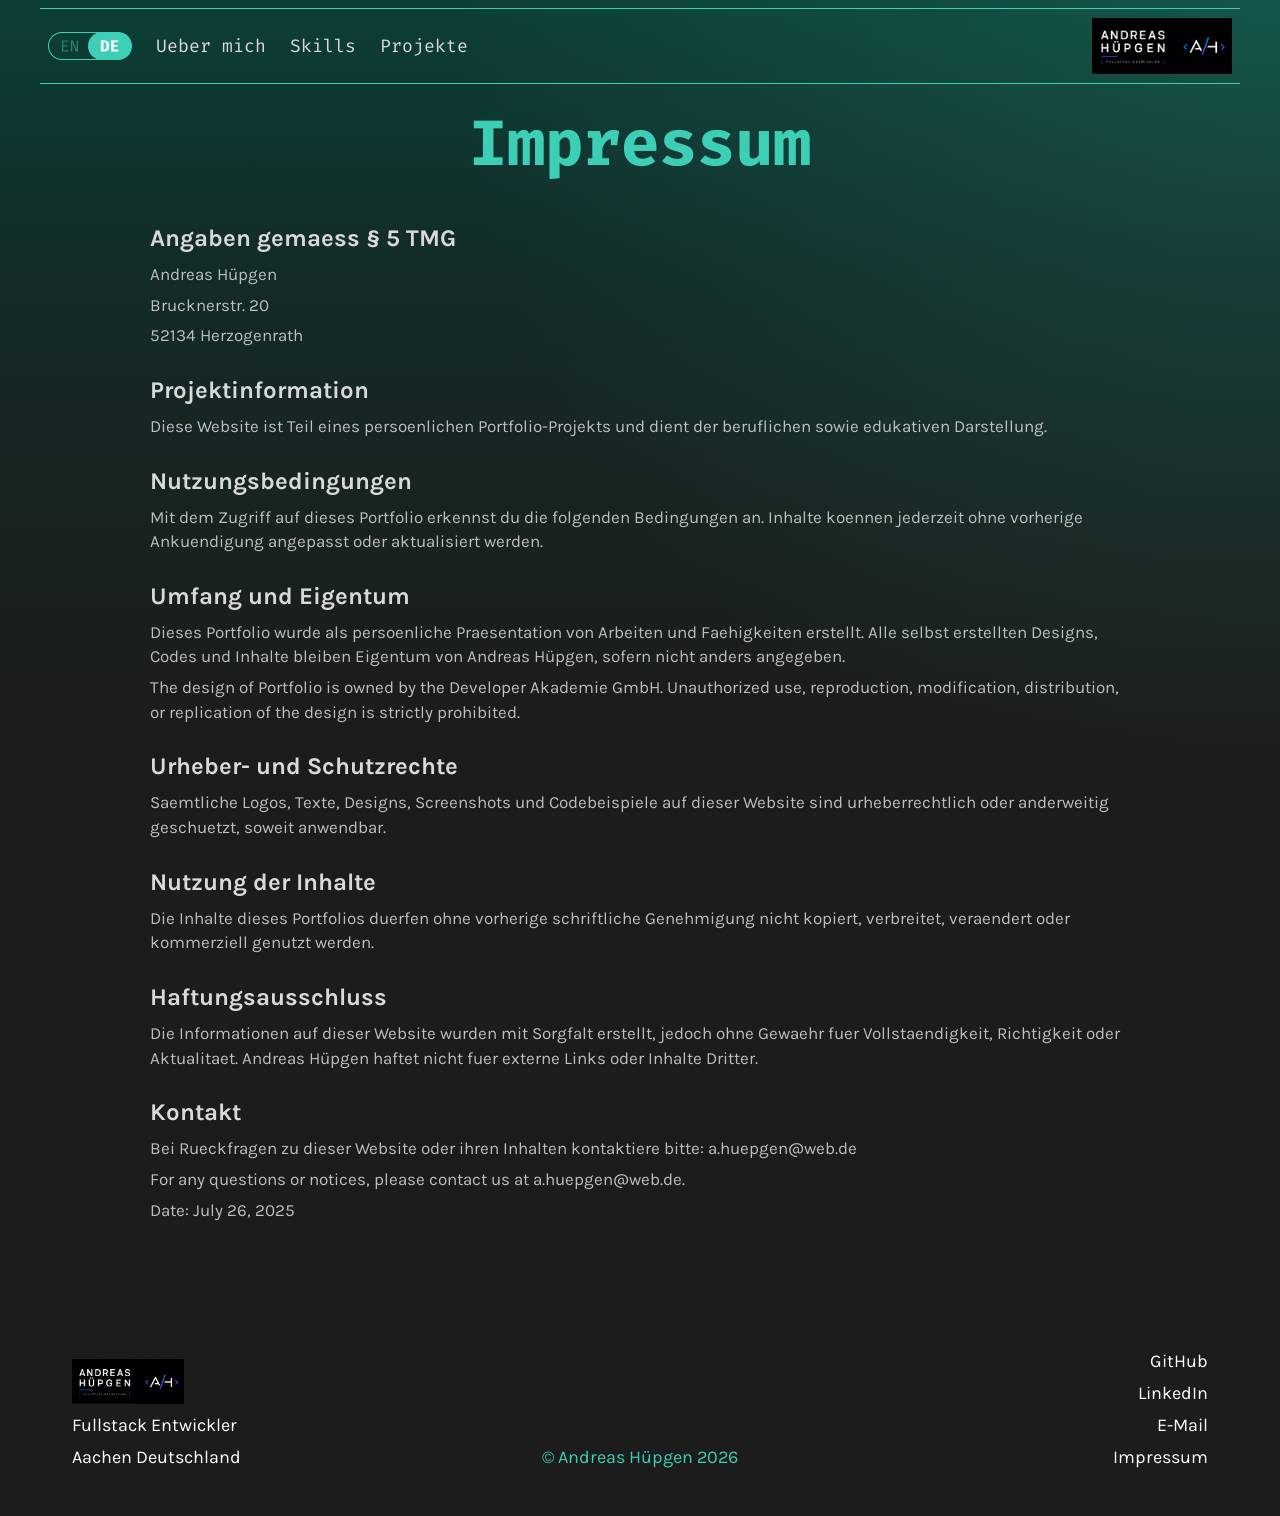
==== legal-notice.html @ 190c9690 "created modal and added live-testing-features" ====
<!DOCTYPE html>
<html lang="en">
<head>
    <meta charset="UTF-8">
    <meta name="viewport" content="width=device-width, initial-scale=1.0">
    <title>Andreas Hüpgen | Legal Notice</title>
    <link rel="preconnect" href="https://fonts.googleapis.com">
    <link rel="preconnect" href="https://fonts.gstatic.com" crossorigin>
    <link href="https://fonts.googleapis.com/css2?family=Fira+Code:wght@400;500;600;700&family=Karla:wght@400;500;700&display=swap" rel="stylesheet">
    <link rel="stylesheet" href="./styles/base.css">
    <link rel="stylesheet" href="./styles/footer.css">
    <link rel="stylesheet" href="./styles/legal.css">
    <link rel="stylesheet" href="./styles/responsive.css">
</head>
<body class="legal-page">
    <header class="legal-header content">
        <div class="legal-nav">
            <div class="lang-switch">
                <input type="checkbox" id="language-toggle" aria-label="Toggle language between English and German">
                <label for="language-toggle"></label>
            </div>
            <nav class="legal-links" aria-label="Primary">
                <a id="nav-about" href="./index.html#about">About me</a>
                <a id="nav-skills" href="./index.html#skills">Skills</a>
                <a id="nav-projects" href="./index.html#projects">Projects</a>
            </nav>
            <a href="./index.html" class="legal-home-link" aria-label="Back to homepage">
                <img src="./assets/logo/logo.PNG" alt="Logo" class="legal-logo">
            </a>
        </div>
    </header>

    <main class="legal-main content">
        <section class="legal-card">
            <h1 class="legal-title" id="legal-title">Legal Notice</h1>

            <div class="legal-block">
                <h2 id="legal-imprint-title">Imprint</h2>
                <p id="legal-imprint-names">Andreas Hüpgen</p>
                <p id="legal-imprint-address">Brucknerstr. 20</p>
                <p id="legal-imprint-city">52134 Herzogenrath</p>
            </div>

            <div class="legal-block">
                <h2 id="legal-project-title">Project Information</h2>
                <p id="legal-project-text">This website is part of a personal portfolio project and is presented for professional and educational purposes.</p>
            </div>

            <div class="legal-block">
                <h2 id="legal-terms-title">Acceptance of Terms</h2>
                <p id="legal-terms-text">By accessing and using Portfolio (Product), you acknowledge and agree to the following terms and conditions, and any policies, guidelines, or amendments thereto that may be presented to you from time to time. We, the listed students, may update or change the terms and conditions from time to time without notice.</p>
            </div>

            <div class="legal-block">
                <h2 id="legal-scope-title">Scope and Ownership of the Product</h2>
                <p id="legal-scope-text">Portfolio has been developed as part of a student group project in a web development bootcamp at the Developer Akademie GmbH. It has an educational purpose and is not intended for extensive personal &amp; business usage. As such, we cannot guarantee consistent availability, reliability, accuracy, or any other aspect of quality regarding this Product.</p>
                <p>The design of Portfolio is owned by the Developer Akademie GmbH. Unauthorized use, reproduction, modification, distribution, or replication of the design is strictly prohibited.</p>
            </div>

            <div class="legal-block">
                <h2 id="legal-rights-title">Proprietary Rights</h2>
                <p id="legal-rights-text">Aside from the design owned by Developer Akademie GmbH, we, the listed students, retain all proprietary rights in Portfolio, including any associated copyrighted material, trademarks, and other proprietary information.</p>
            </div>

            <div class="legal-block">
                <h2 id="legal-use-title">Use of the Product</h2>
                <p id="legal-use-text">Portfolio is intended to be used for lawful purposes only, in accordance with all applicable laws and regulations. Any use of Portfolio for illegal activities, or to harass, harm, threaten, or intimidate another person, is strictly prohibited. You are solely responsible for your interactions with other users of Portfolio.</p>
            </div>

            <div class="legal-block">
                <h2 id="legal-disclaimer-title">Disclaimer and Limitation of Liability</h2>
                <p id="legal-disclaimer-text">Portfolio is provided "as is" without warranty of any kind, whether express or implied, including but not limited to the implied warranties of merchantability, fitness for a particular purpose, and non-infringement. In no event will we, the listed students, or the Developer Akademie, be liable for any direct, indirect, incidental, special, consequential or exemplary damages, including but not limited to, damages for loss of profits, goodwill, use, data, or other intangible losses, even if we have been advised of the possibility of such damages, arising out of or in connection with the use or performance of Portfolio.</p>
            </div>

            <div class="legal-block">
                <h2 id="legal-indemnity-title">Indemnity</h2>
                <p id="legal-indemnity-text">You agree to indemnify, defend and hold harmless us, the listed students, the Developer Akademie, and our affiliates, partners, officers, directors, agents, and employees, from and against any claim, demand, loss, damage, cost, or liability (including reasonable legal fees) arising out of or relating to your use of Portfolio and/or your breach of this Legal Notice.</p>
                <p>For any questions or notices, please contact us at a.huepgen@web.de.</p>
                <p>Date: July 26, 2025</p>
            </div>
        </section>
    </main>

    <footer class="site-footer content">
        <div class="footer-wrapper">
            <div class="footer-brand">
                <img src="./assets/logo/logo.PNG" alt="Logo" class="footer-logo">
                <p class="footer-role" id="footer-role">Fullstack Developer</p>
                <p class="footer-location" id="footer-location">Aachen Germany</p>
            </div>

            <p class="footer-copy" id="footer-copy">© Andreas Hüpgen 2026</p>

            <nav class="footer-nav" aria-label="Footer links">
                <a href="https://github.com/Hueppi92" target="_blank" rel="noopener noreferrer" id="footer-github">GitHub</a>
                <a href="https://www.linkedin.com/in/andreas-h%C3%BCpgen-b54b42249/" target="_blank" rel="noopener noreferrer" id="footer-linkedin">LinkedIn</a>
                <a href="mailto:a.huepgen@web.de" id="footer-email">Email</a>
                <a href="./legal-notice.html" id="footer-legal">Legal Notice</a>
            </nav>
        </div>
    </footer>

    <script src="./js/data/de.js"></script>
    <script src="./js/data/en.js"></script>
    <script src="./js/features/language.js"></script>
    <script src="./js/main.js"></script>
</body>
</html>
---- styles/base.css ----
html {
  font-family: "Fira Code", monospace, "Karla", sans-serif;
  margin: 0;
  padding: 0;
}

body {
  margin: 0;
  background-color: #1c1c1c;
}

.content {
  max-width: 1440px;
  margin: 0 auto;
}

button {
  border-radius: 100px;
  border: 1px solid white;
  padding: 13px 24px;
  color: white;
  background: transparent;
}

.cursor-glow {
  position: fixed;
  top: 0;
  left: 0;
  width: 400px;
  height: 400px;
  border-radius: 50%;
  background: radial-gradient(
    circle,
    rgba(61, 207, 182, 0.15) 0%,
    transparent 70%
  );
  pointer-events: none;
  transform: translate(-50%, -50%);
  z-index: 9999;
  will-change: transform;
}
---- styles/footer.css ----
.site-footer {
  padding: 24px 72px 48px;
  box-sizing: border-box;
}

.footer-wrapper {
 
  padding-top: 28px;
  display: grid;
  grid-template-columns: minmax(0, 1fr) auto minmax(0, 1fr);
  align-items: end;
  gap: 24px;
}

.footer-brand {
  display: flex;
  flex-direction: column;
  align-items: flex-start;
  gap: 10px;
}

.footer-logo {
  width: 112px;
  height: auto;
}

.footer-role,
.footer-location,
.footer-copy,
.footer-nav a {
  margin: 0;
  color: #ffffff;
  font-family: "Karla", sans-serif;
  font-size: 18px;
  font-weight: 400;
  text-decoration: none;
}

.footer-copy {
  color: #3dcfb6;
  text-align: center;
  justify-self: center;
}

.footer-nav {
  display: flex;
  flex-direction: column;
  align-items: flex-end;
  gap: 10px;
}

.footer-nav a:hover {
  color: #3dcfb6;
}
---- styles/legal.css ----
body.legal-page {
  min-height: 100vh;
  background:
    radial-gradient(circle at top right, rgba(61, 207, 182, 0.16), transparent 42%),
    linear-gradient(180deg, #0c3f37 0%, #132b28 18%, #1c1c1c 48%);
}

.legal-header {
  padding: 8px 40px 0;
  box-sizing: border-box;
}

.legal-nav {
  min-height: 74px;
  display: grid;
  grid-template-columns: auto 1fr auto;
  align-items: center;
  gap: 24px;
  padding: 0 8px;
  border-top: 1px solid #3dcfb6;
  border-bottom: 1px solid #3dcfb6;
}

.lang-switch {
  display: inline-flex;
  background: transparent;
  align-items: center;
}

.lang-switch input {
  position: absolute;
  opacity: 0;
  pointer-events: none;
}

.lang-switch label {
  cursor: pointer;
  width: 84px;
  height: 28px;
  background-size: contain;
  background-repeat: no-repeat;
  background-position: center;
  transition: background-image 0.2s ease;
  background-image: url("../assets/icon/EN.png");
}

#language-toggle:not(:checked) + label:hover {
  background-image: url("../assets/icon/EN_hover.png");
}

#language-toggle:checked + label {
  background-image: url("../assets/icon/DE.png");
}

#language-toggle:checked + label:hover {
  background-image: url("../assets/icon/DE_hover.png");
}

.legal-links {
  display: flex;
  align-items: center;
  gap: 24px;
}

.legal-links a {
  color: #d9d9d9;
  text-decoration: none;
  font-family: "Fira Code", monospace;
  font-size: 18px;
}

.legal-links a:hover {
  color: #3dcfb6;
}

.legal-home-link {
  display: inline-flex;
}

.legal-logo {
  width: 140px;
  height: auto;
}

.legal-main {
  padding: 28px 40px 0;
  box-sizing: border-box;
}

.legal-card {
  max-width: 980px;
  margin: 0 auto;
  padding: 0 0 48px;
}

.legal-title {
  margin: 0 0 48px;
  color: #3dcfb6;
  text-align: center;
  font-family: "Fira Code", monospace;
  font-size: 64px;
  line-height: 1;
}

.legal-block {
  margin-bottom: 28px;
}

.legal-block h2 {
  margin: 0 0 10px;
  color: #d9d9d9;
  font-family: "Karla", sans-serif;
  font-size: 24px;
  font-weight: 700;
}

.legal-block p {
  margin: 0 0 6px;
  color: rgba(217, 217, 217, 0.86);
  font-family: "Karla", sans-serif;
  font-size: 17px;
  line-height: 1.45;
}
---- styles/responsive.css ----
@media (max-width: 1200px) {
  .legal-header {
    padding: 8px 40px 0;
  }

  .legal-nav {
    grid-template-columns: 1fr;
    justify-items: start;
    padding: 16px 8px;
  }

  .legal-links {
    flex-wrap: wrap;
    gap: 16px;
  }

  .legal-main {
    padding: 28px 40px 0;
  }

  .legal-title {
    font-size: 52px;
  }

  .about {
    padding: 80px 40px;
  }

  .about-wrapper {
    grid-template-columns: minmax(320px, 620px);
    gap: 40px;
    justify-content: start;
    min-height: auto;
  }

  .about-image-frame {
    width: 100%;
  }

  .about-image {
    width: 100%;
  }

  .about-kicker {
    font-size: 32px;
  }

  .about-text {
    width: 100%;
    min-height: auto;
    margin-top: 0;
  }

  .about-card {
    width: 100%;
    min-height: auto;
  }

  .about-card h2 {
    font-size: 62px;
    line-height: 1.1;
  }

  .about-card p,
  .about-list li {
    font-size: 17px;
  }

  .skills {
    padding: 80px 40px;
  }

  .skills-wrapper {
    grid-template-columns: 1fr;
    row-gap: 56px;
  }

  .skills-card {
    width: 100%;
  }

  .skills-grid {
    grid-template-columns: repeat(3, minmax(96px, 1fr));
    padding-top: 0;
  }

  .project-section {
    padding: 80px 40px;
  }

  .project-header p {
    font-size: 20px;
  }

  .project-section h2 {
    font-size: 56px;
  }

  .projects-description {
    font-size: 18px;
  }

  .project-item {
    grid-template-columns: minmax(0, 1fr) auto;
    gap: 24px;
  }

  .project-name {
    font-size: 32px;
  }

  .project-stack {
    font-size: 14px;
  }

  .project-row-preview {
    width: 280px;
    height: 200px;
    left: calc(100% + 24px);
  }

  .references {
    padding: 80px 40px;
  }

  .contact {
    padding: 80px 40px;
  }

  .site-footer {
    padding: 24px 40px 40px;
  }

  .footer-wrapper {
    grid-template-columns: 1fr;
    gap: 20px;
    justify-items: start;
  }

  .footer-copy,
  .footer-nav {
    justify-self: start;
    text-align: left;
    align-items: flex-start;
  }

  .contact-wrapper {
    grid-template-columns: 1fr;
    gap: 52px;
  }

  .contact-title {
    font-size: 64px;
  }

  .contact-subtitle,
  .contact-field label {
    font-size: 30px;
  }

  .contact-description,
  .contact-note,
  .contact-field input,
  .contact-field textarea {
    font-size: 20px;
  }

  .contact-submit {
    font-size: 24px;
  }

  .reference-card.is-side {
    display: none;
  }

  .reference-card.is-active {
    width: 100%;
  }
}

@media (max-width: 900px) {
  .legal-header,
  .legal-main {
    padding-left: 20px;
    padding-right: 20px;
  }

  .legal-title {
    font-size: 40px;
    margin-bottom: 32px;
  }

  .legal-block h2 {
    font-size: 22px;
  }

  .legal-block p,
  .legal-links a {
    font-size: 16px;
  }

  .project-section {
    padding: 56px 20px;
  }

  .project-header {
    margin-bottom: 28px;
  }

  .project-header p {
    font-size: 18px;
  }

  .project-section h2 {
    font-size: 48px;
    margin-bottom: 24px;
  }

  .projects-description {
    font-size: 16px;
  }

  .project-item {
    grid-template-columns: 1fr;
    align-items: flex-start;
    gap: 12px;
    padding: 24px 0;
  }

  .project-name {
    font-size: 28px;
    white-space: normal;
  }

  .project-stack {
    justify-self: start;
    white-space: normal;
    text-align: left;
  }

  .project-row-preview {
    display: none;
  }

  .references {
    padding: 56px 20px;
  }

  .contact {
    padding: 56px 20px;
  }

  .site-footer {
    padding: 16px 20px 32px;
  }

  .footer-logo {
    width: 96px;
  }

  .footer-role,
  .footer-location,
  .footer-copy,
  .footer-nav a {
    font-size: 16px;
  }

  .contact-title {
    font-size: 48px;
  }

  .contact-kicker {
    font-size: 24px;
  }

  .contact-subtitle,
  .contact-field label {
    font-size: 24px;
  }

  .contact-description,
  .contact-note,
  .contact-field input,
  .contact-field textarea,
  .contact-check {
    font-size: 18px;
  }

  .contact-submit {
    width: 100%;
    font-size: 22px;
  }

  .references-title {
    font-size: 32px;
  }

  .reference-card {
    min-height: 240px;
    border-radius: 24px;
    padding: 32px 24px;
    gap: 28px;
  }

  .reference-quote {
    font-size: 18px;
  }

  .reference-name {
    font-size: 16px;
    white-space: normal;
  }
}

@media (max-width: 700px) {
  .about {
    padding: 56px 20px;
  }

  .about-image-stripes {
    left: -18px;
    bottom: -16px;
  }

  .about-card {
    padding: 24px 18px;
  }

  .about-card h2 {
    font-size: 48px;
    line-height: 1.1;
  }

  .about-card p,
  .about-list li {
    font-size: 16px;
  }

  .skills {
    padding: 56px 20px;
  }

  .skills-kicker {
    font-size: 32px;
  }

  .skills-card {
    padding: 24px 18px;
  }

  .skills-card h2 {
    font-size: 48px;
  }

  .skills-card h3 {
    font-size: 28px;
  }

  .skills-card p,
  .skills-note,
  .skill-item span {
    font-size: 16px;
  }

  .skills-grid {
    grid-template-columns: repeat(2, minmax(96px, 1fr));
    gap: 32px 24px;
  }
}
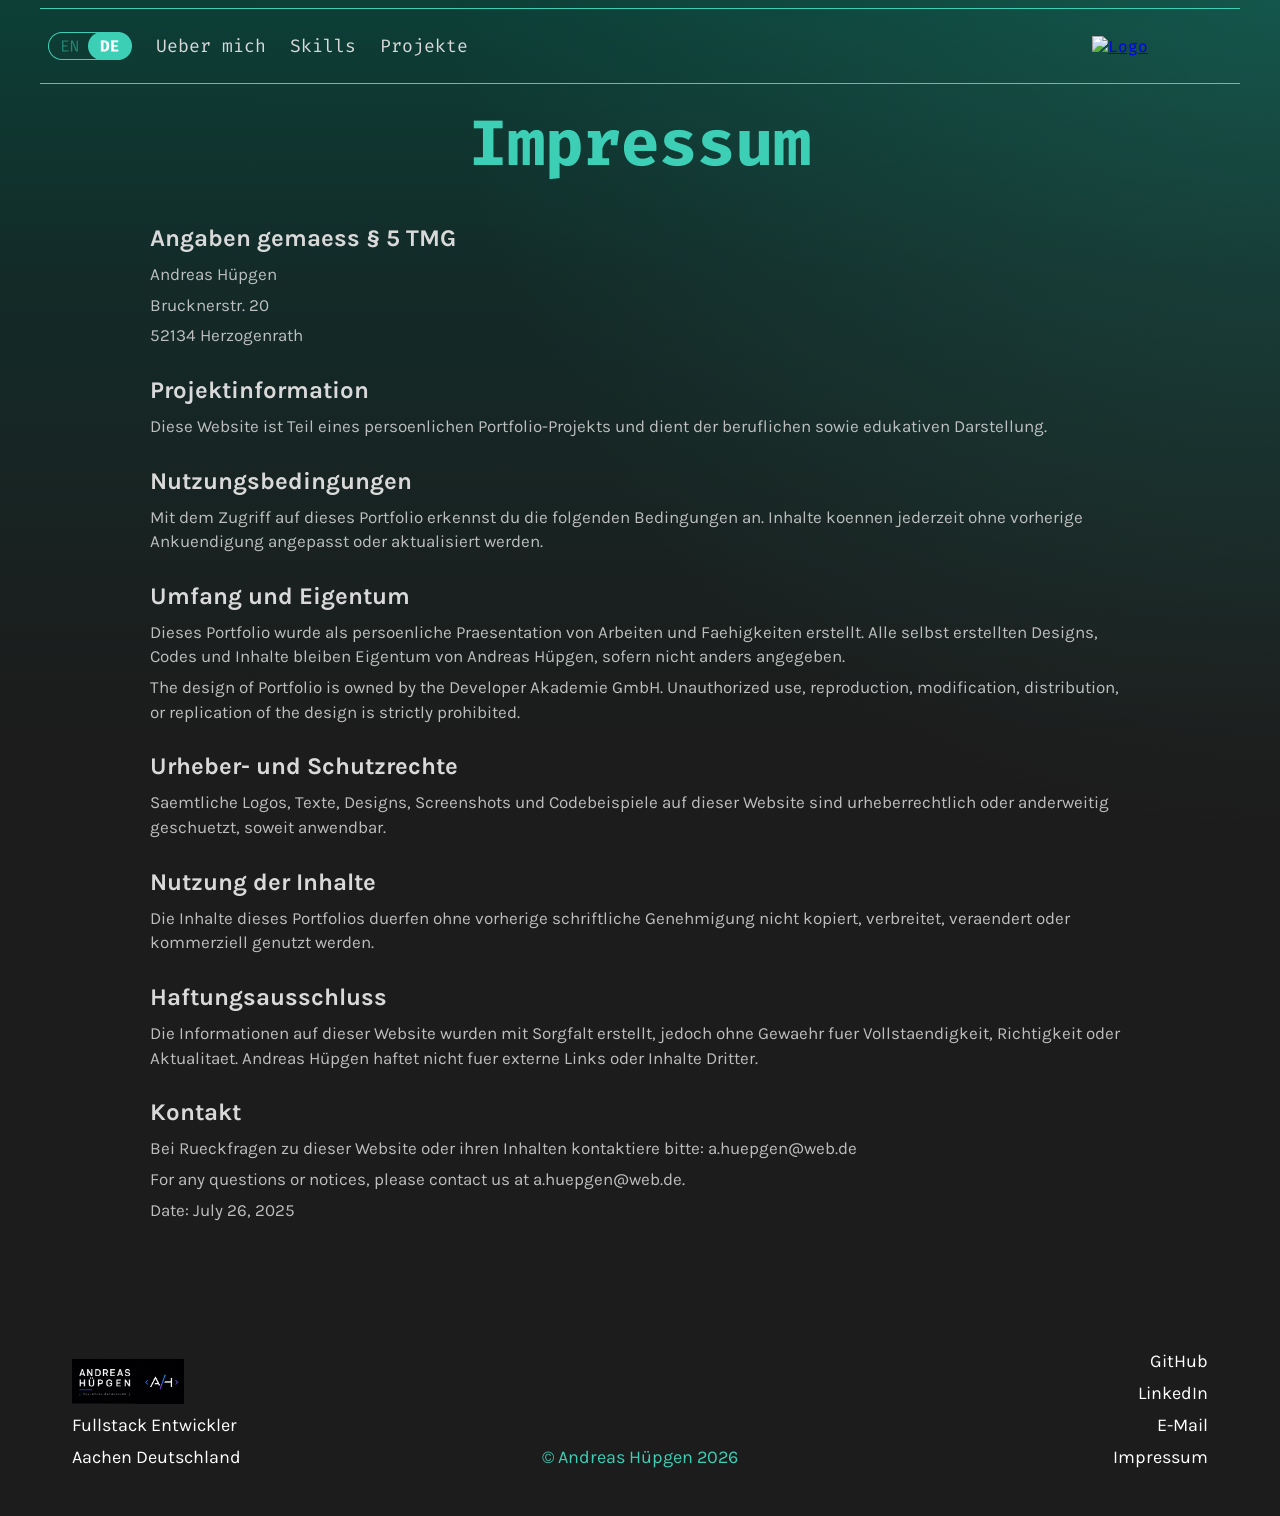
==== commit 0d9c610f: "fixed bugs in responsive and added favicon" ====
--- a/legal-notice.html
+++ b/legal-notice.html
@@ -25,7 +25,7 @@
                 <a id="nav-projects" href="./index.html#projects">Projects</a>
             </nav>
             <a href="./index.html" class="legal-home-link" aria-label="Back to homepage">
-                <img src="./assets/logo/logo.PNG" alt="Logo" class="legal-logo">
+                <img src="./assets/logo/logo.png" alt="Logo" class="legal-logo">
             </a>
         </div>
     </header>
--- a/styles/base.css
+++ b/styles/base.css
@@ -20,6 +20,42 @@
   padding: 13px 24px;
   color: white;
   background: transparent;
+  cursor: pointer;
+}
+
+.lang-switch {
+  display: inline-flex;
+  background: transparent;
+  align-items: center;
+}
+
+.lang-switch input {
+  position: absolute;
+  opacity: 0;
+  pointer-events: none;
+}
+
+.lang-switch label {
+  cursor: pointer;
+  width: 84px;
+  height: 28px;
+  background-size: contain;
+  background-repeat: no-repeat;
+  background-position: center;
+  transition: background-image 0.2s ease;
+  background-image: url("../assets/icon/EN.png");
+}
+
+#language-toggle:not(:checked) + label:hover {
+  background-image: url("../assets/icon/EN_hover.png");
+}
+
+#language-toggle:checked + label {
+  background-image: url("../assets/icon/DE.png");
+}
+
+#language-toggle:checked + label:hover {
+  background-image: url("../assets/icon/DE_hover.png");
 }
 
 .cursor-glow {
--- a/styles/legal.css
+++ b/styles/legal.css
@@ -19,41 +19,6 @@
   padding: 0 8px;
   border-top: 1px solid #3dcfb6;
   border-bottom: 1px solid #3dcfb6;
-}
-
-.lang-switch {
-  display: inline-flex;
-  background: transparent;
-  align-items: center;
-}
-
-.lang-switch input {
-  position: absolute;
-  opacity: 0;
-  pointer-events: none;
-}
-
-.lang-switch label {
-  cursor: pointer;
-  width: 84px;
-  height: 28px;
-  background-size: contain;
-  background-repeat: no-repeat;
-  background-position: center;
-  transition: background-image 0.2s ease;
-  background-image: url("../assets/icon/EN.png");
-}
-
-#language-toggle:not(:checked) + label:hover {
-  background-image: url("../assets/icon/EN_hover.png");
-}
-
-#language-toggle:checked + label {
-  background-image: url("../assets/icon/DE.png");
-}
-
-#language-toggle:checked + label:hover {
-  background-image: url("../assets/icon/DE_hover.png");
 }
 
 .legal-links {
--- a/styles/responsive.css
+++ b/styles/responsive.css
@@ -1,11 +1,40 @@
 @media (max-width: 1200px) {
+  .nav-bar {
+    gap: 24px;
+    padding: 20px 32px;
+  }
+
+  .nav-bar a {
+    font-size: 18px;
+  }
+
+  .hero-content p {
+    font-size: 32px;
+  }
+
+  .hero-content h1 {
+    font-size: 72px;
+  }
+
+  .button-div {
+    gap: 18px;
+  }
+
+  .side-email {
+    font-size: 16px;
+  }
+
+  .card {
+    font-size: 26px;
+  }
+
   .legal-header {
     padding: 8px 40px 0;
   }
 
   .legal-nav {
     grid-template-columns: 1fr;
-    justify-items: start;
+    justify-items: center;
     padding: 16px 8px;
   }
 
@@ -29,7 +58,7 @@
   .about-wrapper {
     grid-template-columns: minmax(320px, 620px);
     gap: 40px;
-    justify-content: start;
+    justify-content: center;
     min-height: auto;
   }
 
@@ -86,6 +115,7 @@
 
   .project-section {
     padding: 80px 40px;
+    align-items: center;
   }
 
   .project-header p {
@@ -119,6 +149,38 @@
     left: calc(100% + 24px);
   }
 
+  .project-modal {
+    padding: 28px;
+  }
+
+  .project-modal-panel {
+    max-width: 1080px;
+    min-height: 540px;
+    padding: 48px 36px 34px;
+  }
+
+  .project-modal-content {
+    gap: 40px;
+  }
+
+  .project-modal-number {
+    font-size: 72px;
+  }
+
+  .project-modal-name {
+    font-size: 46px;
+    margin-bottom: 22px;
+  }
+
+  .project-modal-preview img {
+    max-width: 560px;
+  }
+
+  .project-modal-next {
+    right: 44px;
+    bottom: 24px;
+  }
+
   .references {
     padding: 80px 40px;
   }
@@ -134,14 +196,14 @@
   .footer-wrapper {
     grid-template-columns: 1fr;
     gap: 20px;
-    justify-items: start;
+    justify-items: center;
   }
 
   .footer-copy,
   .footer-nav {
-    justify-self: start;
-    text-align: left;
-    align-items: flex-start;
+    justify-self: center;
+    text-align: center;
+    align-items: center;
   }
 
   .contact-wrapper {
@@ -179,6 +241,136 @@
 }
 
 @media (max-width: 900px) {
+  .hero-section {
+    height: auto;
+    min-height: 100vh;
+    padding: 116px 20px 104px;
+    box-sizing: border-box;
+    justify-content: center;
+  }
+
+  .nav-bar {
+    position: absolute;
+    top: 20px;
+    left: 20px;
+    right: 20px;
+    width: auto;
+    padding: 0;
+    justify-content: space-between;
+    gap: 10px;
+    z-index: 8;
+  }
+
+  .logo {
+    order: 1;
+    width: 112px;
+    margin-left: 0;
+  }
+
+  .burger-button {
+    display: block;
+    position: fixed;
+    top: 20px;
+    right: 20px;
+    order: 2;
+    margin-left: 0;
+    z-index: 12;
+  }
+
+  .nav-links {
+    position: fixed;
+    top: 88px;
+    right: 16px;
+    width: min(60vw, 246px);
+    display: none;
+    flex-direction: column;
+    align-items: center;
+    justify-content: center;
+    gap: 16px;
+    min-height: 246px;
+    padding: 30px 20px 24px;
+    border: 1px solid #3dcfb6;
+    border-radius: 34px;
+    background: linear-gradient(120deg, #1c1c1c 8%, #0e5a4f 100%);
+    box-sizing: border-box;
+    box-shadow: 0 20px 44px rgba(0, 0, 0, 0.45);
+  }
+
+  body.nav-menu-open .nav-links {
+    display: flex;
+  }
+
+  .nav-links a {
+    width: 100%;
+    text-align: center;
+    font-size: 18px;
+    line-height: 1.2;
+    letter-spacing: 0.02em;
+  }
+
+  .nav-links a.is-active {
+    color: #3dcfb6;
+  }
+
+  .nav-links a.is-active::after {
+    content: "";
+    display: block;
+    width: 6px;
+    height: 6px;
+    margin: 6px auto 0;
+    border-radius: 50%;
+    background: #caf7f0;
+  }
+
+  .nav-links .lang-switch {
+    margin-top: 2px;
+    align-self: center;
+    order: 5;
+  }
+
+  .hero-content p {
+    font-size: 28px;
+  }
+
+  .hero-content h1 {
+    font-size: 64px;
+    line-height: 1.05;
+  }
+
+  .button-div {
+    flex-wrap: wrap;
+    justify-content: center;
+    gap: 12px;
+    margin-top: 24px;
+  }
+
+  .side-contact {
+    display: flex;
+  }
+
+  .side-social {
+    display: flex;
+  }
+
+  .side-email {
+    display: none;
+  }
+
+  .carousel {
+    position: absolute;
+    bottom: 44px;
+    left: 50%;
+    right: auto;
+    width: 100vw;
+    margin-top: 0;
+    transform: translateX(-50%) rotate(-2deg);
+  }
+
+  .card {
+    font-size: 22px;
+    padding: 0 18px;
+  }
+
   .legal-header,
   .legal-main {
     padding-left: 20px;
@@ -201,10 +393,12 @@
 
   .project-section {
     padding: 56px 20px;
+    align-items: center;
   }
 
   .project-header {
     margin-bottom: 28px;
+    text-align: center;
   }
 
   .project-header p {
@@ -218,13 +412,16 @@
 
   .projects-description {
     font-size: 16px;
+    margin: 0 auto;
   }
 
   .project-item {
     grid-template-columns: 1fr;
-    align-items: flex-start;
+    align-items: center;
+    justify-items: center;
     gap: 12px;
     padding: 24px 0;
+    text-align: center;
   }
 
   .project-name {
@@ -233,17 +430,101 @@
   }
 
   .project-stack {
-    justify-self: start;
+    justify-self: center;
     white-space: normal;
-    text-align: left;
+    text-align: center;
   }
 
   .project-row-preview {
     display: none;
   }
 
+  .project-modal {
+    padding: 20px;
+  }
+
+  .project-modal-panel {
+    max-width: 100%;
+    min-height: auto;
+    max-height: calc(100vh - 40px);
+    padding: 22px 18px 84px;
+    border-radius: 24px;
+    overflow-y: auto;
+  }
+
+  .project-modal-close {
+    top: 12px;
+    right: 14px;
+    font-size: 38px;
+  }
+
+  .project-modal-content {
+    grid-template-columns: 1fr;
+    gap: 18px;
+    align-items: flex-start;
+  }
+
+  .project-modal-copy,
+  .project-modal-preview {
+    width: 100%;
+    justify-self: stretch;
+  }
+
+  .project-modal-preview {
+    order: -1;
+  }
+
+  .project-modal-preview img {
+    width: 100%;
+    max-width: none;
+    margin-left: 0;
+    border-radius: 16px;
+  }
+
+  .project-modal-number {
+    font-size: 58px;
+  }
+
+  .project-modal-name {
+    font-size: 42px;
+    line-height: 1;
+    margin-bottom: 16px;
+  }
+
+  .project-modal-about {
+    margin-bottom: 10px;
+    font-size: 14px;
+  }
+
+  .project-modal-description {
+    margin-bottom: 18px;
+    font-size: 16px;
+  }
+
+  .project-modal-technologies {
+    gap: 12px;
+    margin-bottom: 24px;
+  }
+
+  .project-modal-actions {
+    flex-wrap: wrap;
+    gap: 12px;
+  }
+
+  .project-modal-button {
+    min-width: 92px;
+    height: 40px;
+    font-size: 16px;
+  }
+
+  .project-modal-next {
+    right: 24px;
+    bottom: 20px;
+    font-size: 15px;
+  }
+
   .references {
-    padding: 56px 20px;
+    padding: 72px 20px 52px;
   }
 
   .contact {
@@ -287,32 +568,261 @@
   }
 
   .contact-submit {
-    width: 100%;
-    font-size: 22px;
+    width: auto;
+    min-width: 140px;
+    padding: 0 24px;
+    font-size: 16px;
   }
 
   .references-title {
-    font-size: 32px;
+    margin: 0 0 28px;
+    color: #3dcfb6;
+    font-family: "Fira Code", monospace;
+    font-size: 52px;
+    font-weight: 700;
+    line-height: 1.12;
+    text-align: center;
+    max-width: 16ch;
+  }
+
+  .references-stage {
+    gap: 0;
+    padding: 24px 14px 8px;
+    max-width: 100%;
+    min-height: 380px;
   }
 
   .reference-card {
-    min-height: 240px;
-    border-radius: 24px;
-    padding: 32px 24px;
-    gap: 28px;
+    width: calc(100% - 44px);
+    flex: 0 0 calc(100% - 44px);
+    min-height: 360px;
+    height: auto;
+    border-radius: 34px;
+    padding: 82px 28px 34px;
+    gap: 26px;
+  }
+
+  .reference-card.is-side {
+    display: block;
+    position: absolute;
+    top: 28px;
+    width: 22px;
+    min-height: 312px;
+    padding: 0;
+    border-radius: 14px;
+    opacity: 1;
+    overflow: hidden;
+    background: rgba(61, 207, 182, 0.22);
+  }
+
+  #reference-prev-slot {
+    left: -10px;
+  }
+
+  #reference-next-slot {
+    right: -10px;
+  }
+
+  .reference-card.is-side .reference-quote,
+  .reference-card.is-side .reference-footer {
+    display: none;
+  }
+
+  .reference-card.is-active {
+    width: calc(100% - 44px);
+    transform: none;
+    box-shadow: 0 0 0 1px rgba(61, 207, 182, 0.25);
+  }
+
+  .reference-card.is-active::before {
+    top: -14px;
+    left: -2px;
   }
 
   .reference-quote {
     font-size: 18px;
+    line-height: 1.38;
+  }
+
+  .reference-footer {
+    gap: 16px;
+  }
+
+  .reference-line {
+    width: 72px;
   }
 
   .reference-name {
     font-size: 16px;
     white-space: normal;
   }
+
+  .references-controls-bottom {
+    margin-top: 22px;
+    gap: 16px;
+  }
+
+  .reference-arrow {
+    width: 30px;
+    height: 30px;
+  }
+
+  .reference-dot {
+    width: 9px;
+    height: 9px;
+  }
 }
 
 @media (max-width: 700px) {
+  .hero-section {
+    height: 100vh;
+    min-height: 844px;
+    padding: 32px 16px 0;
+    justify-content: center;
+    align-items: center;
+    background: linear-gradient(55.22deg, #1c1c1c 36.26%, #08463b 93.28%);
+    overflow: hidden;
+  }
+
+  .nav-bar {
+    position: absolute;
+    top: 32px;
+    left: 16px;
+    right: 16px;
+    width: auto;
+    padding: 0;
+    justify-content: space-between;
+  }
+
+  .burger-button {
+    top: 32px;
+    right: 16px;
+    width: 48px;
+    height: 48px;
+  }
+
+  .scroll-indicator {
+    left: 16px;
+    bottom: 248px;
+    width: 30px;
+    height: 48px;
+    border-radius: 32px;
+  }
+
+  .scroll-indicator span {
+    font-size: 16px;
+  }
+
+  .divider-left {
+    left: 30px;
+    bottom: 0;
+    height: 224px;
+  }
+
+  .divider-right {
+    height: 112px;
+    background-color: #ffffff;
+  }
+
+  .side-contact {
+    right: 16px;
+    top: auto;
+    bottom: 0;
+    gap: 24px;
+    align-items: center;
+    display: flex;
+    flex-direction: column;
+  }
+
+  .side-social {
+    gap: 12px;
+  }
+
+  .social-link,
+  .social-link img {
+    width: 32px;
+    height: 32px;
+  }
+
+  .social-link.mail {
+    display: inline-flex;
+  }
+
+  .nav-links {
+    top: 82px;
+    right: 12px;
+    width: min(64vw, 236px);
+    min-height: 224px;
+    padding: 26px 16px 20px;
+    gap: 14px;
+  }
+
+  .nav-links a {
+    font-size: 16px;
+    line-height: 1.2;
+  }
+
+  .logo {
+    width: 35px;
+    height: 48px;
+    margin-left: 0;
+  }
+
+  .hero-content {
+    gap: 12px;
+  }
+
+  .hero-content p {
+    font-size: 24px;
+    line-height: 1;
+  }
+
+  .hero-content h1 {
+    font-size: clamp(34px, 10.5vw, 62px);
+    line-height: 1;
+    letter-spacing: -0.02em;
+  }
+
+  .button-div {
+    width: auto;
+    flex-direction: row;
+    align-items: center;
+    gap: 24px;
+    justify-content: center;
+    margin-top: 20px;
+  }
+
+  .button-div button {
+    width: auto;
+    height: 48px;
+    padding: 0 24px;
+    font-size: 18px;
+  }
+
+  .carousel {
+    position: absolute;
+    left: 50%;
+    right: auto;
+    bottom: 78px;
+    width: 1480px;
+    height: 53px;
+    transform: translateX(-50%) rotate(-3deg);
+    margin-top: 0;
+    padding: 12px 32px;
+    background: rgba(255, 255, 255, 0.12);
+    backdrop-filter: blur(2.65px);
+  }
+
+  .card {
+    font-size: 24px;
+    line-height: 1.2;
+    padding: 0 20px;
+  }
+
+  .card::before {
+    margin-right: 20px;
+  }
+
   .about {
     padding: 56px 20px;
   }
@@ -366,4 +876,218 @@
     grid-template-columns: repeat(2, minmax(96px, 1fr));
     gap: 32px 24px;
   }
+
+  .project-modal {
+    padding: 12px;
+  }
+
+  .project-modal-panel {
+    max-height: calc(100vh - 24px);
+    padding: 18px 14px 72px;
+    border-radius: 22px;
+  }
+
+  .project-modal-close {
+    top: 8px;
+    right: 12px;
+    font-size: 36px;
+  }
+
+  .project-modal-number {
+    font-size: 52px;
+  }
+
+  .project-modal-name {
+    font-size: 44px;
+    line-height: 1;
+  }
+
+  .project-modal-description {
+    font-size: 14px;
+    line-height: 1.45;
+  }
+
+  .project-tech-badge {
+    font-size: 11px;
+  }
+
+  .project-tech-image {
+    width: 16px;
+    height: 16px;
+  }
+
+  .project-modal-actions {
+    width: 100%;
+  }
+
+  .project-modal-button {
+    flex: 1 1 46%;
+    min-width: 128px;
+    height: 46px;
+    padding: 0 14px;
+    font-size: 16px;
+  }
+
+  .project-modal-next {
+    right: 16px;
+    bottom: 18px;
+    font-size: 14px;
+  }
+
+  .project-item {
+    align-items: flex-start;
+    justify-items: start;
+    text-align: left;
+  }
+
+  .project-stack {
+    justify-self: start;
+    text-align: left;
+  }
+
+  .references {
+    padding: 56px 16px 44px;
+  }
+
+  .site-footer {
+    padding: 30px 18px 20px;
+  }
+
+  .footer-wrapper {
+    grid-template-columns: minmax(0, 1fr) auto;
+    align-items: start;
+    justify-items: stretch;
+    gap: 14px 24px;
+    padding-top: 0;
+  }
+
+  .footer-brand {
+    gap: 8px;
+  }
+
+  .footer-logo {
+    width: 124px;
+  }
+
+  .footer-role,
+  .footer-location,
+  .footer-nav a {
+    font-size: 12px;
+    line-height: 1.2;
+  }
+
+  .footer-nav {
+    align-items: flex-start;
+    gap: 8px;
+    justify-self: end;
+  }
+
+  .footer-copy {
+    grid-column: 1 / -1;
+    justify-self: center;
+    text-align: center;
+    margin-top: 12px;
+    font-size: 12px;
+    letter-spacing: 0.04em;
+  }
+
+  .references-title {
+    font-size: 44px;
+    margin-bottom: 24px;
+  }
+
+  .references-stage {
+    min-height: 330px;
+    padding: 20px 10px 8px;
+  }
+
+  .reference-card {
+    width: calc(100% - 34px);
+    flex: 0 0 calc(100% - 34px);
+    min-height: 318px;
+    border-radius: 30px;
+    padding: 72px 18px 26px;
+    gap: 20px;
+  }
+
+  .reference-card.is-side {
+    width: 16px;
+    min-height: 280px;
+  }
+
+  #reference-prev-slot {
+    left: -8px;
+  }
+
+  #reference-next-slot {
+    right: -8px;
+  }
+
+  .reference-card.is-active {
+    width: calc(100% - 34px);
+  }
+
+  .reference-quote {
+    font-size: 17px;
+  }
+
+  .reference-name {
+    font-size: 15px;
+  }
+
+  .reference-line {
+    width: 56px;
+  }
 }
+
+@media (max-width: 780px) {
+  .site-footer {
+    padding: 30px 18px 20px;
+  }
+
+  .footer-wrapper {
+    grid-template-columns: minmax(0, 1fr) auto;
+    align-items: start;
+    justify-items: stretch;
+    gap: 14px 24px;
+    padding-top: 0;
+  }
+
+  .footer-brand {
+    grid-column: 1;
+    grid-row: 1;
+  }
+
+  .footer-brand {
+    gap: 8px;
+  }
+
+  .footer-logo {
+    width: 124px;
+  }
+
+  .footer-role,
+  .footer-location,
+  .footer-nav a {
+    font-size: 12px;
+    line-height: 1.2;
+  }
+
+  .footer-nav {
+    grid-column: 2;
+    grid-row: 1;
+    align-items: flex-start;
+    gap: 8px;
+    justify-self: end;
+  }
+
+  .footer-copy {
+    grid-row: 2;
+    grid-column: 1 / -1;
+    justify-self: center;
+    text-align: center;
+    margin-top: 12px;
+    font-size: 12px;
+    letter-spacing: 0.04em;
+  }
+}
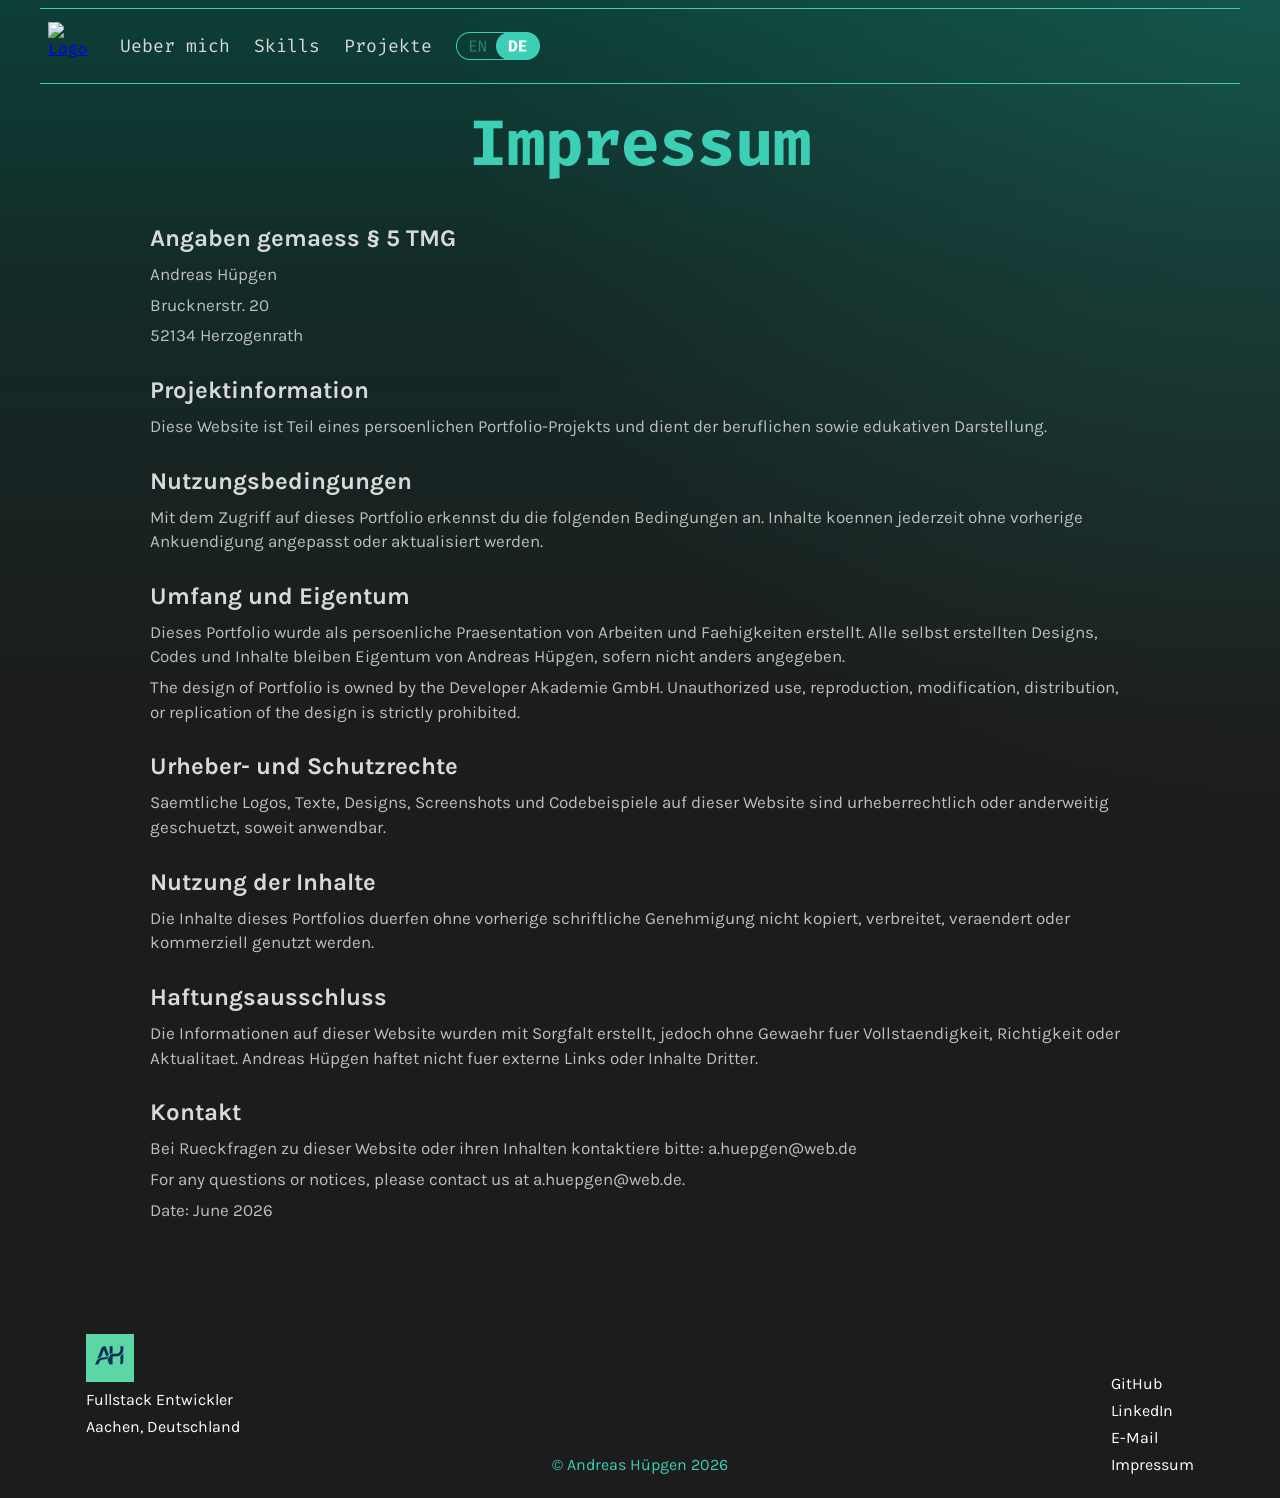
==== commit 5080c2c4: "- corrected spacing -  refactored code - improved the responsiveness" ====
--- a/legal-notice.html
+++ b/legal-notice.html
@@ -12,21 +12,26 @@
     <link rel="stylesheet" href="./styles/legal.css">
     <link rel="stylesheet" href="./styles/responsive.css">
 </head>
-<body class="legal-page">
+<body class="legal-page" onload="initializePage()">
     <header class="legal-header content">
         <div class="legal-nav">
-            <div class="lang-switch">
-                <input type="checkbox" id="language-toggle" aria-label="Toggle language between English and German">
-                <label for="language-toggle"></label>
-            </div>
-            <nav class="legal-links" aria-label="Primary">
+            <a href="./index.html" class="legal-home-link" aria-label="Back to homepage">
+                <img src="./assets/logo/logo.png" alt="Logo" class="legal-logo">
+            </a>
+            <nav class="legal-links" id="nav-links" aria-label="Primary">
                 <a id="nav-about" href="./index.html#about">About me</a>
                 <a id="nav-skills" href="./index.html#skills">Skills</a>
                 <a id="nav-projects" href="./index.html#projects">Projects</a>
+                <div class="lang-switch">
+                    <input type="checkbox" id="language-toggle" aria-label="Toggle language between English and German">
+                    <label for="language-toggle"></label>
+                </div>
             </nav>
-            <a href="./index.html" class="legal-home-link" aria-label="Back to homepage">
-                <img src="./assets/logo/logo.png" alt="Logo" class="legal-logo">
-            </a>
+            <button class="burger-button legal-burger" id="burger-button" type="button" aria-label="Open menu" aria-controls="nav-links" aria-expanded="false">
+                <span></span>
+                <span></span>
+                <span></span>
+            </button>
         </div>
     </header>
 
@@ -76,7 +81,7 @@
                 <h2 id="legal-indemnity-title">Indemnity</h2>
                 <p id="legal-indemnity-text">You agree to indemnify, defend and hold harmless us, the listed students, the Developer Akademie, and our affiliates, partners, officers, directors, agents, and employees, from and against any claim, demand, loss, damage, cost, or liability (including reasonable legal fees) arising out of or relating to your use of Portfolio and/or your breach of this Legal Notice.</p>
                 <p>For any questions or notices, please contact us at a.huepgen@web.de.</p>
-                <p>Date: July 26, 2025</p>
+                <p>Date: June 2026</p>
             </div>
         </section>
     </main>
@@ -102,6 +107,7 @@
 
     <script src="./js/data/de.js"></script>
     <script src="./js/data/en.js"></script>
+    <script src="./js/features/menu.js"></script>
     <script src="./js/features/language.js"></script>
     <script src="./js/main.js"></script>
 </body>
--- a/styles/base.css
+++ b/styles/base.css
@@ -2,6 +2,7 @@
   font-family: "Fira Code", monospace, "Karla", sans-serif;
   margin: 0;
   padding: 0;
+  scroll-behavior: smooth;
 }
 
 body {
@@ -21,6 +22,12 @@
   color: white;
   background: transparent;
   cursor: pointer;
+  font-size: 18px;
+ }
+
+#hero-btn-work {
+  font-size: 18px;
+  padding: 13px 24px;
 }
 
 .lang-switch {
@@ -72,6 +79,5 @@
   );
   pointer-events: none;
   transform: translate(-50%, -50%);
-  z-index: 9999;
   will-change: transform;
 }
--- a/styles/footer.css
+++ b/styles/footer.css
@@ -1,14 +1,14 @@
 .site-footer {
-  padding: 24px 72px 48px;
+  padding: 36px 86px 0;
   box-sizing: border-box;
 }
 
 .footer-wrapper {
- 
-  padding-top: 28px;
+  padding-top: 0;
   display: grid;
   grid-template-columns: minmax(0, 1fr) auto minmax(0, 1fr);
   align-items: end;
+  min-height: 164px;
   gap: 24px;
 }
 
@@ -16,37 +16,54 @@
   display: flex;
   flex-direction: column;
   align-items: flex-start;
-  gap: 10px;
+  height: 164px;
+  gap: 8px;
 }
 
 .footer-logo {
-  width: 112px;
-  height: auto;
+  width: 48px;
+  height: 48px;
+  opacity: 1;
+  transition:
+    opacity 0.3s ease;
 }
 
-.footer-role,
-.footer-location,
-.footer-copy,
-.footer-nav a {
+.footer-logo:hover {
+  content: url("../assets/logo/logo_hover.png");
+}
+
+.site-footer a, .site-footer p {
   margin: 0;
   color: #ffffff;
   font-family: "Karla", sans-serif;
-  font-size: 18px;
+  font-size: 16px;
   font-weight: 400;
   text-decoration: none;
 }
 
-.footer-copy {
+.footer-role {
+  margin-top: auto;
+}
+
+.footer-location {
+  margin-top: 8px;
+}
+
+#footer-copy {
   color: #3dcfb6;
   text-align: center;
-  justify-self: center;
+  align-self: end;
+  margin-bottom: 24px;
+  font-size: 16px;
 }
 
 .footer-nav {
   display: flex;
   flex-direction: column;
-  align-items: flex-end;
-  gap: 10px;
+  align-items: flex-start;
+  justify-self: end;
+  margin-bottom: 24px;
+  gap: 8px;
 }
 
 .footer-nav a:hover {
--- a/styles/legal.css
+++ b/styles/legal.css
@@ -24,6 +24,7 @@
 .legal-links {
   display: flex;
   align-items: center;
+  justify-content: flex-start;
   gap: 24px;
 }
 
@@ -43,8 +44,29 @@
 }
 
 .legal-logo {
-  width: 140px;
-  height: auto;
+  width: 48px;
+  height: 48px;
+}
+
+.legal-burger {
+  display: none;
+  width: 46px;
+  height: 46px;
+  border: 0;
+  border-radius: 14px;
+  padding: 10px 9px;
+  background: transparent;
+  box-shadow: none;
+  cursor: pointer;
+}
+
+.legal-burger span {
+  display: block;
+  width: 100%;
+  height: 2px;
+  margin: 5px 0;
+  background: #3dcfb6;
+  border-radius: 999px;
 }
 
 .legal-main {
--- a/styles/responsive.css
+++ b/styles/responsive.css
@@ -1,4 +1,16 @@
 @media (max-width: 1200px) {
+  .nav-bar {
+    z-index: 1000;
+  }
+
+  .burger-button {
+    z-index: 1002;
+  }
+
+  .nav-links {
+    z-index: 1001;
+  }
+
   .nav-bar {
     gap: 24px;
     padding: 20px 32px;
@@ -241,16 +253,29 @@
 }
 
 @media (max-width: 900px) {
+  .nav-bar {
+    z-index: 1000;
+  }
+
+  .burger-button {
+    z-index: 1002;
+  }
+
+  .nav-links {
+    z-index: 1001;
+  }
+
   .hero-section {
     height: auto;
     min-height: 100vh;
     padding: 116px 20px 104px;
     box-sizing: border-box;
     justify-content: center;
+    isolation: auto;
   }
 
   .nav-bar {
-    position: absolute;
+    position: fixed;
     top: 20px;
     left: 20px;
     right: 20px;
@@ -258,7 +283,6 @@
     padding: 0;
     justify-content: space-between;
     gap: 10px;
-    z-index: 8;
   }
 
   .logo {
@@ -274,7 +298,6 @@
     right: 20px;
     order: 2;
     margin-left: 0;
-    z-index: 12;
   }
 
   .nav-links {
@@ -377,6 +400,51 @@
     padding-right: 20px;
   }
 
+  .legal-page .legal-nav {
+    grid-template-columns: auto 1fr auto;
+    align-items: center;
+    justify-items: stretch;
+    gap: 12px;
+  }
+
+  .legal-page .legal-links {
+    position: fixed;
+    top: 88px;
+    right: 16px;
+    width: min(60vw, 246px);
+    display: none;
+    flex-direction: column;
+    align-items: center;
+    justify-content: center;
+    gap: 16px;
+    min-height: 246px;
+    padding: 30px 20px 24px;
+    border: 1px solid #3dcfb6;
+    border-radius: 34px;
+    background: linear-gradient(120deg, #1c1c1c 8%, #0e5a4f 100%);
+    box-sizing: border-box;
+    box-shadow: 0 20px 44px rgba(0, 0, 0, 0.45);
+    z-index: 1001;
+  }
+
+  .legal-page .legal-links .lang-switch {
+    margin-top: 2px;
+    align-self: center;
+    order: 5;
+  }
+
+  body.legal-page.nav-menu-open .legal-links {
+    display: flex;
+  }
+
+  .legal-page .legal-burger {
+    display: block;
+    position: fixed;
+    top: 20px;
+    right: 20px;
+    z-index: 1002;
+  }
+
   .legal-title {
     font-size: 40px;
     margin-bottom: 32px;
@@ -536,7 +604,8 @@
   }
 
   .footer-logo {
-    width: 96px;
+    width: 112px;
+    height: 48px;
   }
 
   .footer-role,
@@ -674,6 +743,18 @@
 }
 
 @media (max-width: 700px) {
+  .nav-bar {
+    z-index: 1000;
+  }
+
+  .burger-button {
+    z-index: 1002;
+  }
+
+  .nav-links {
+    z-index: 1001;
+  }
+
   .hero-section {
     height: 100vh;
     min-height: 844px;
@@ -682,10 +763,11 @@
     align-items: center;
     background: linear-gradient(55.22deg, #1c1c1c 36.26%, #08463b 93.28%);
     overflow: hidden;
+    isolation: auto;
   }
 
   .nav-bar {
-    position: absolute;
+    position: fixed;
     top: 32px;
     left: 16px;
     right: 16px;
@@ -755,6 +837,29 @@
     min-height: 224px;
     padding: 26px 16px 20px;
     gap: 14px;
+  }
+
+  .legal-page .legal-links {
+    top: 82px;
+    right: 12px;
+    width: min(64vw, 236px);
+    min-height: 224px;
+    padding: 26px 16px 20px;
+    gap: 14px;
+  }
+
+  .legal-page .legal-links .lang-switch {
+    margin-top: 2px;
+    align-self: center;
+    order: 5;
+  }
+
+  .legal-page .legal-burger {
+    top: 32px;
+    right: 16px;
+    width: 48px;
+    height: 48px;
+    z-index: 1002;
   }
 
   .nav-links a {
@@ -966,13 +1071,14 @@
   }
 
   .footer-logo {
-    width: 124px;
+    width: 35px;
+    height: 48px;
   }
 
   .footer-role,
   .footer-location,
   .footer-nav a {
-    font-size: 12px;
+    font-size: 16px;
     line-height: 1.2;
   }
 
@@ -987,7 +1093,7 @@
     justify-self: center;
     text-align: center;
     margin-top: 12px;
-    font-size: 12px;
+    font-size: 16px;
     letter-spacing: 0.04em;
   }
 
@@ -1041,6 +1147,18 @@
 }
 
 @media (max-width: 780px) {
+  .nav-bar {
+    z-index: 1000;
+  }
+
+  .burger-button {
+    z-index: 1002;
+  }
+
+  .nav-links {
+    z-index: 1001;
+  }
+
   .site-footer {
     padding: 30px 18px 20px;
   }
@@ -1056,20 +1174,13 @@
   .footer-brand {
     grid-column: 1;
     grid-row: 1;
-  }
-
-  .footer-brand {
     gap: 8px;
-  }
-
-  .footer-logo {
-    width: 124px;
   }
 
   .footer-role,
   .footer-location,
   .footer-nav a {
-    font-size: 12px;
+    font-size: 16px;
     line-height: 1.2;
   }
 
@@ -1087,7 +1198,7 @@
     justify-self: center;
     text-align: center;
     margin-top: 12px;
-    font-size: 12px;
+    font-size: 16px;
     letter-spacing: 0.04em;
   }
 }
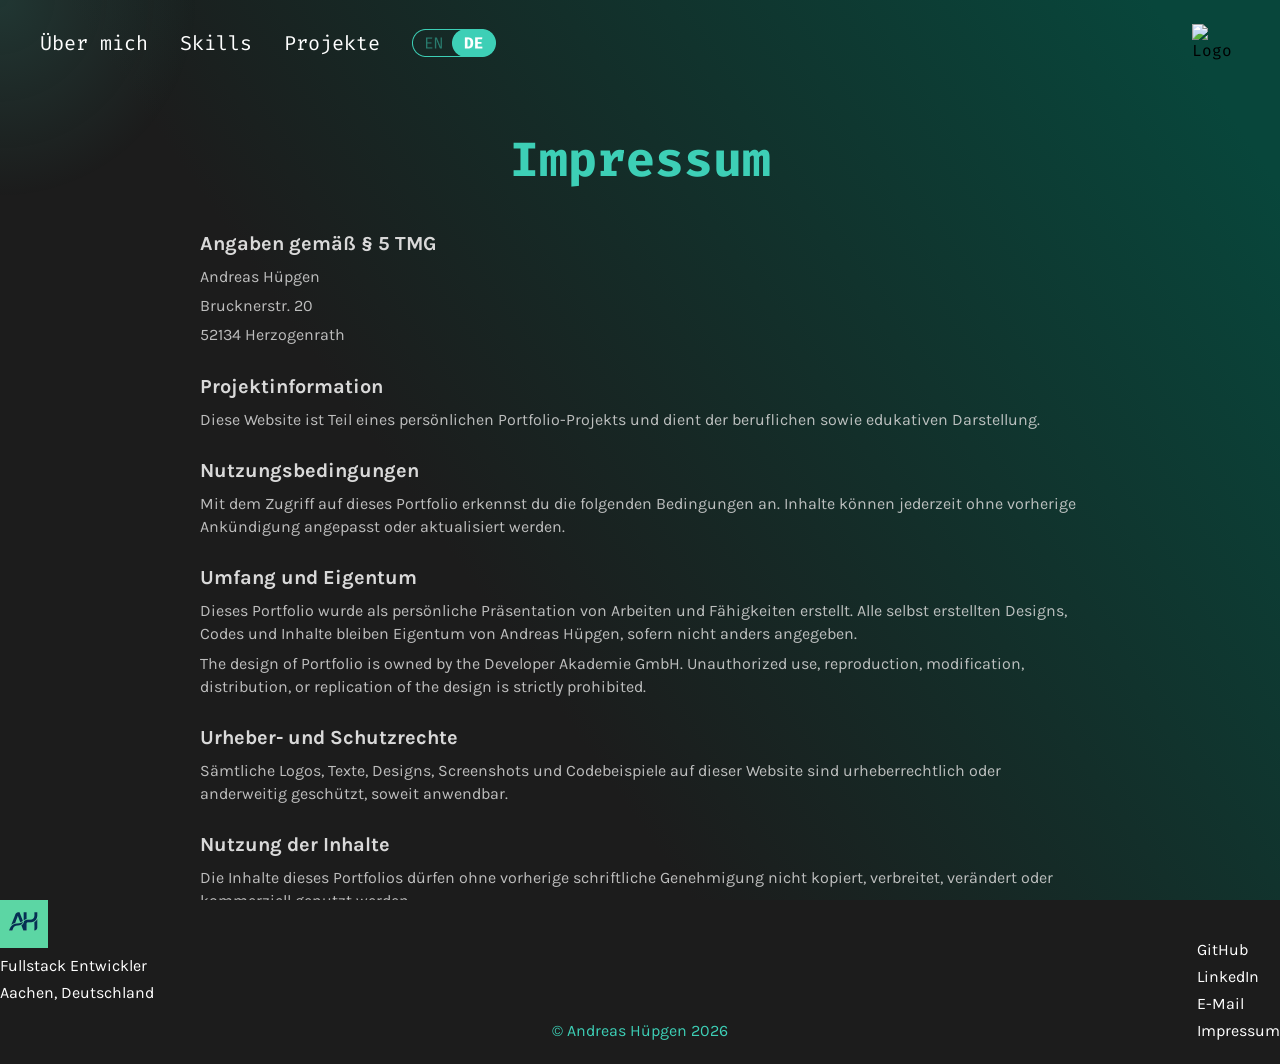
==== commit 6a7e9783: "improved form validation, added styling features such a button hover effect. changed navbar on legal" ====
--- a/legal-notice.html
+++ b/legal-notice.html
@@ -12,31 +12,29 @@
     <link rel="stylesheet" href="./styles/legal.css">
     <link rel="stylesheet" href="./styles/responsive.css">
 </head>
-<body class="legal-page" onload="initializePage()">
-    <header class="legal-header content">
-        <div class="legal-nav">
-            <a href="./index.html" class="legal-home-link" aria-label="Back to homepage">
-                <img src="./assets/logo/logo.png" alt="Logo" class="legal-logo">
-            </a>
-            <nav class="legal-links" id="nav-links" aria-label="Primary">
-                <a id="nav-about" href="./index.html#about">About me</a>
-                <a id="nav-skills" href="./index.html#skills">Skills</a>
-                <a id="nav-projects" href="./index.html#projects">Projects</a>
-                <div class="lang-switch">
-                    <input type="checkbox" id="language-toggle" aria-label="Toggle language between English and German">
-                    <label for="language-toggle"></label>
+<body id="top" class="legal-page" onload="initializePage()">
+    <div class="cursor-glow" id="cursor-glow" aria-hidden="true"></div>
+    <div class="hero-section">
+        <div class="hero-section-inner content">
+            <div class="nav-bar">
+                <div class="nav-links" id="nav-links">
+                    <a id="nav-about" href="./index.html#about">About me</a>
+                    <a id="nav-skills" href="./index.html#skills">Skills</a>
+                    <a id="nav-projects" href="./index.html#projects">Projects</a>
+                    <div class="lang-switch">
+                        <input type="checkbox" id="language-toggle" aria-label="Toggle language between English and German">
+                        <label for="language-toggle"></label>
+                    </div>
                 </div>
-            </nav>
-            <button class="burger-button legal-burger" id="burger-button" type="button" aria-label="Open menu" aria-controls="nav-links" aria-expanded="false">
-                <span></span>
-                <span></span>
-                <span></span>
-            </button>
-        </div>
-    </header>
-
-    <main class="legal-main content">
-        <section class="legal-card">
+                <img src="./assets/logo/logo.png" alt="Logo" class="logo" onclick="location.href='./index.html'">
+                <button class="burger-button" id="burger-button" type="button" aria-label="Open menu" aria-controls="nav-links" aria-expanded="false">
+                    <span></span>
+                    <span></span>
+                    <span></span>
+                </button>
+            </div>
+            <div class="legal-content">
+                <section class="legal-card">
             <h1 class="legal-title" id="legal-title">Legal Notice</h1>
 
             <div class="legal-block">
@@ -84,12 +82,14 @@
                 <p>Date: June 2026</p>
             </div>
         </section>
-    </main>
+            </div>
+        </div>
+    </div>
 
     <footer class="site-footer content">
         <div class="footer-wrapper">
             <div class="footer-brand">
-                <img src="./assets/logo/logo.PNG" alt="Logo" class="footer-logo">
+                <img src="./assets/logo/logo.PNG" alt="Logo" class="footer-logo" onclick="location.href='./index.html'">
                 <p class="footer-role" id="footer-role">Fullstack Developer</p>
                 <p class="footer-location" id="footer-location">Aachen Germany</p>
             </div>
--- a/styles/base.css
+++ b/styles/base.css
@@ -8,6 +8,7 @@
 body {
   margin: 0;
   background-color: #1c1c1c;
+    
 }
 
 .content {
--- a/styles/footer.css
+++ b/styles/footer.css
@@ -1,4 +1,8 @@
 .site-footer {
+  width: 100%;
+}
+
+.site-footer-inner {
   padding: 36px 86px 0;
   box-sizing: border-box;
 }
@@ -22,10 +26,9 @@
 
 .footer-logo {
   width: 48px;
-  height: 48px;
-  opacity: 1;
-  transition:
-    opacity 0.3s ease;
+  height: auto;
+  object-fit: contain;
+  flex-shrink: 0;
 }
 
 .footer-logo:hover {
--- a/styles/legal.css
+++ b/styles/legal.css
@@ -5,50 +5,62 @@
     linear-gradient(180deg, #0c3f37 0%, #132b28 18%, #1c1c1c 48%);
 }
 
-.legal-header {
-  padding: 8px 40px 0;
+.hero-section {
+  width: 100%;
+  background: linear-gradient(55.22deg, #1c1c1c 36.26%, #08463b 93.28%);
+}
+
+.hero-section-inner {
+  height: 100vh;
+  position: relative;
+  isolation: isolate;
+  overflow: hidden;
+  display: flex;
+  flex-direction: column;
+  justify-content: center;
+  align-items: center;
+}
+
+.nav-bar {
+  
+  width: 100%;
+  display: flex;
+  justify-content: flex-start;
+  align-items: center;
+  gap: 32px;
+  padding: 24px 40px;
   box-sizing: border-box;
 }
 
-.legal-nav {
-  min-height: 74px;
-  display: grid;
-  grid-template-columns: auto 1fr auto;
+.nav-links {
+  display: flex;
   align-items: center;
-  gap: 24px;
-  padding: 0 8px;
-  border-top: 1px solid #3dcfb6;
-  border-bottom: 1px solid #3dcfb6;
+  gap: 32px;
 }
 
-.legal-links {
-  display: flex;
-  align-items: center;
-  justify-content: flex-start;
-  gap: 24px;
+.nav-bar a {
+  color: white;
+  text-decoration: none;
+  font-size: 20px;
+  font-weight: 400;
+  font-family: "Fira Code", monospace;
 }
 
-.legal-links a {
-  color: #d9d9d9;
-  text-decoration: none;
-  font-family: "Fira Code", monospace;
-  font-size: 18px;
+.logo {
+  width: 48px;
+  height: auto;
+  object-fit: contain;
+  margin-left: auto;
+  flex-shrink: 0;
+  transition:
+    transform 0.3s ease;
 }
 
-.legal-links a:hover {
-  color: #3dcfb6;
+.logo:hover {
+  content: url("../assets/logo/logo_hover.png");
 }
 
-.legal-home-link {
-  display: inline-flex;
-}
-
-.legal-logo {
-  width: 48px;
-  height: 48px;
-}
-
-.legal-burger {
+.burger-button {
   display: none;
   width: 46px;
   height: 46px;
@@ -60,7 +72,7 @@
   cursor: pointer;
 }
 
-.legal-burger span {
+.burger-button span {
   display: block;
   width: 100%;
   height: 2px;
@@ -70,34 +82,76 @@
 }
 
 .legal-main {
-  padding: 28px 40px 0;
+  flex: 1;
+  min-height: 0;
+  padding: 8px 40px 0;
+  box-sizing: border-box;
+}
+
+.legal-content {
+margin-top:51px;
+  width: 100%;
+  max-width: 980px;
+  max-height: 90vh;
+  display: flex;
+  flex-direction: column;
+  justify-content: flex-start;
+  align-items: center;
+  overflow: hidden;
+  padding: 0 40px;
   box-sizing: border-box;
 }
 
 .legal-card {
-  max-width: 980px;
-  margin: 0 auto;
-  padding: 0 0 48px;
+  width: 100%;
+  height: 100%;
+  overflow-y: auto;
+  overflow-x: hidden;
+  overscroll-behavior: contain;
+  scrollbar-width: thin;
+  scrollbar-color: #3dcfb6 rgba(255, 255, 255, 0.14);
+}
+
+.legal-card::-webkit-scrollbar {
+  width: 6px;
+  padding: 12px;
+}
+
+.legal-card::-webkit-scrollbar-track {
+  background: rgba(255, 255, 255, 0.08);
+  border-radius: 999px;
+}
+
+.legal-card::-webkit-scrollbar-thumb {
+  background: linear-gradient(180deg, #3dcfb6 0%, #2b9f8c 100%);
+  border-radius: 999px;
+  border: 2px solid rgba(12, 63, 55, 0.8);
+}
+
+.legal-card::-webkit-scrollbar-thumb:hover {
+  background: linear-gradient(180deg, #54e2ca 0%, #32b39e 100%);
 }
 
 .legal-title {
   margin: 0 0 48px;
+  padding: 0;
   color: #3dcfb6;
   text-align: center;
   font-family: "Fira Code", monospace;
-  font-size: 64px;
+  font-size: 48px;
   line-height: 1;
 }
 
 .legal-block {
   margin-bottom: 28px;
+  padding: 0 10px;
 }
 
 .legal-block h2 {
   margin: 0 0 10px;
   color: #d9d9d9;
   font-family: "Karla", sans-serif;
-  font-size: 24px;
+  font-size: 20px;
   font-weight: 700;
 }
 
@@ -105,6 +159,6 @@
   margin: 0 0 6px;
   color: rgba(217, 217, 217, 0.86);
   font-family: "Karla", sans-serif;
-  font-size: 17px;
+  font-size: 16px;
   line-height: 1.45;
 }
--- a/styles/responsive.css
+++ b/styles/responsive.css
@@ -40,21 +40,6 @@
     font-size: 26px;
   }
 
-  .legal-header {
-    padding: 8px 40px 0;
-  }
-
-  .legal-nav {
-    grid-template-columns: 1fr;
-    justify-items: center;
-    padding: 16px 8px;
-  }
-
-  .legal-links {
-    flex-wrap: wrap;
-    gap: 16px;
-  }
-
   .legal-main {
     padding: 28px 40px 0;
   }
@@ -63,7 +48,7 @@
     font-size: 52px;
   }
 
-  .about {
+  .about-inner {
     padding: 80px 40px;
   }
 
@@ -107,7 +92,7 @@
     font-size: 17px;
   }
 
-  .skills {
+  .skills-inner {
     padding: 80px 40px;
   }
 
@@ -125,7 +110,7 @@
     padding-top: 0;
   }
 
-  .project-section {
+  .project-section-inner {
     padding: 80px 40px;
     align-items: center;
   }
@@ -152,7 +137,7 @@
   }
 
   .project-stack {
-    font-size: 14px;
+    font-size: 16px;
   }
 
   .project-row-preview {
@@ -193,15 +178,15 @@
     bottom: 24px;
   }
 
-  .references {
+  .references-inner {
     padding: 80px 40px;
   }
 
-  .contact {
+  .contact-inner {
     padding: 80px 40px;
   }
 
-  .site-footer {
+  .site-footer-inner {
     padding: 24px 40px 40px;
   }
 
@@ -265,7 +250,7 @@
     z-index: 1001;
   }
 
-  .hero-section {
+  .hero-section-inner {
     height: auto;
     min-height: 100vh;
     padding: 116px 20px 104px;
@@ -288,6 +273,7 @@
   .logo {
     order: 1;
     width: 112px;
+    height: auto;
     margin-left: 0;
   }
 
@@ -394,57 +380,11 @@
     padding: 0 18px;
   }
 
-  .legal-header,
   .legal-main {
     padding-left: 20px;
     padding-right: 20px;
   }
 
-  .legal-page .legal-nav {
-    grid-template-columns: auto 1fr auto;
-    align-items: center;
-    justify-items: stretch;
-    gap: 12px;
-  }
-
-  .legal-page .legal-links {
-    position: fixed;
-    top: 88px;
-    right: 16px;
-    width: min(60vw, 246px);
-    display: none;
-    flex-direction: column;
-    align-items: center;
-    justify-content: center;
-    gap: 16px;
-    min-height: 246px;
-    padding: 30px 20px 24px;
-    border: 1px solid #3dcfb6;
-    border-radius: 34px;
-    background: linear-gradient(120deg, #1c1c1c 8%, #0e5a4f 100%);
-    box-sizing: border-box;
-    box-shadow: 0 20px 44px rgba(0, 0, 0, 0.45);
-    z-index: 1001;
-  }
-
-  .legal-page .legal-links .lang-switch {
-    margin-top: 2px;
-    align-self: center;
-    order: 5;
-  }
-
-  body.legal-page.nav-menu-open .legal-links {
-    display: flex;
-  }
-
-  .legal-page .legal-burger {
-    display: block;
-    position: fixed;
-    top: 20px;
-    right: 20px;
-    z-index: 1002;
-  }
-
   .legal-title {
     font-size: 40px;
     margin-bottom: 32px;
@@ -454,12 +394,11 @@
     font-size: 22px;
   }
 
-  .legal-block p,
-  .legal-links a {
-    font-size: 16px;
-  }
-
-  .project-section {
+  .legal-block p {
+    font-size: 16px;
+  }
+
+  .project-section-inner {
     padding: 56px 20px;
     align-items: center;
   }
@@ -561,7 +500,7 @@
 
   .project-modal-about {
     margin-bottom: 10px;
-    font-size: 14px;
+    font-size: 16px;
   }
 
   .project-modal-description {
@@ -588,24 +527,24 @@
   .project-modal-next {
     right: 24px;
     bottom: 20px;
-    font-size: 15px;
-  }
-
-  .references {
+    font-size: 16px;
+  }
+
+  .references-inner {
     padding: 72px 20px 52px;
   }
 
-  .contact {
+  .contact-inner {
     padding: 56px 20px;
   }
 
-  .site-footer {
+  .site-footer-inner {
     padding: 16px 20px 32px;
   }
 
   .footer-logo {
     width: 112px;
-    height: 48px;
+    height: auto;
   }
 
   .footer-role,
@@ -755,13 +694,12 @@
     z-index: 1001;
   }
 
-  .hero-section {
+  .hero-section-inner {
     height: 100vh;
     min-height: 844px;
     padding: 32px 16px 0;
     justify-content: center;
     align-items: center;
-    background: linear-gradient(55.22deg, #1c1c1c 36.26%, #08463b 93.28%);
     overflow: hidden;
     isolation: auto;
   }
@@ -839,29 +777,6 @@
     gap: 14px;
   }
 
-  .legal-page .legal-links {
-    top: 82px;
-    right: 12px;
-    width: min(64vw, 236px);
-    min-height: 224px;
-    padding: 26px 16px 20px;
-    gap: 14px;
-  }
-
-  .legal-page .legal-links .lang-switch {
-    margin-top: 2px;
-    align-self: center;
-    order: 5;
-  }
-
-  .legal-page .legal-burger {
-    top: 32px;
-    right: 16px;
-    width: 48px;
-    height: 48px;
-    z-index: 1002;
-  }
-
   .nav-links a {
     font-size: 16px;
     line-height: 1.2;
@@ -869,7 +784,7 @@
 
   .logo {
     width: 35px;
-    height: 48px;
+    height: auto;
     margin-left: 0;
   }
 
@@ -928,7 +843,7 @@
     margin-right: 20px;
   }
 
-  .about {
+  .about-inner {
     padding: 56px 20px;
   }
 
@@ -951,7 +866,7 @@
     font-size: 16px;
   }
 
-  .skills {
+  .skills-inner {
     padding: 56px 20px;
   }
 
@@ -1008,12 +923,12 @@
   }
 
   .project-modal-description {
-    font-size: 14px;
+    font-size: 16px;
     line-height: 1.45;
   }
 
   .project-tech-badge {
-    font-size: 11px;
+    font-size: 16px;
   }
 
   .project-tech-image {
@@ -1036,7 +951,7 @@
   .project-modal-next {
     right: 16px;
     bottom: 18px;
-    font-size: 14px;
+    font-size: 16px;
   }
 
   .project-item {
@@ -1050,11 +965,11 @@
     text-align: left;
   }
 
-  .references {
+  .references-inner {
     padding: 56px 16px 44px;
   }
 
-  .site-footer {
+  .site-footer-inner {
     padding: 30px 18px 20px;
   }
 
@@ -1072,7 +987,7 @@
 
   .footer-logo {
     width: 35px;
-    height: 48px;
+    height: auto;
   }
 
   .footer-role,
@@ -1138,7 +1053,7 @@
   }
 
   .reference-name {
-    font-size: 15px;
+    font-size: 16px;
   }
 
   .reference-line {
@@ -1159,7 +1074,7 @@
     z-index: 1001;
   }
 
-  .site-footer {
+  .site-footer-inner {
     padding: 30px 18px 20px;
   }
 
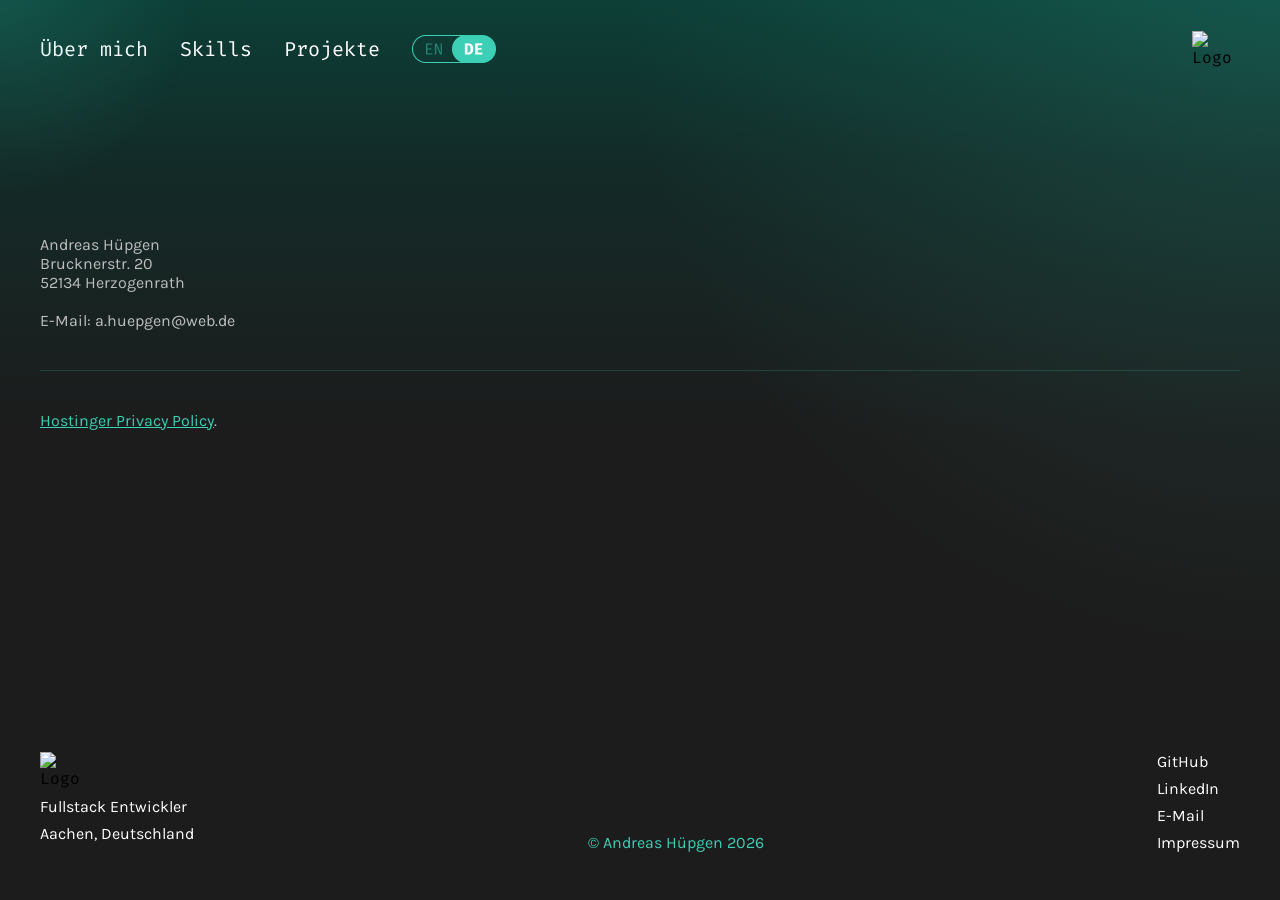
==== commit bb4aaa04: "feat: add privacy policy, fix contact path, improve mobile typography & legal layout" ====
--- a/legal-notice.html
+++ b/legal-notice.html
@@ -10,100 +10,112 @@
     <link rel="stylesheet" href="./styles/base.css">
     <link rel="stylesheet" href="./styles/footer.css">
     <link rel="stylesheet" href="./styles/legal.css">
-    <link rel="stylesheet" href="./styles/responsive.css">
 </head>
 <body id="top" class="legal-page" onload="initializePage()">
     <div class="cursor-glow" id="cursor-glow" aria-hidden="true"></div>
-    <div class="hero-section">
-        <div class="hero-section-inner content">
-            <div class="nav-bar">
-                <div class="nav-links" id="nav-links">
-                    <a id="nav-about" href="./index.html#about">About me</a>
-                    <a id="nav-skills" href="./index.html#skills">Skills</a>
-                    <a id="nav-projects" href="./index.html#projects">Projects</a>
-                    <div class="lang-switch">
-                        <input type="checkbox" id="language-toggle" aria-label="Toggle language between English and German">
-                        <label for="language-toggle"></label>
-                    </div>
+    <div class="legal-layout">
+        <div class="legal-header">
+            <div class="nav-bar content">
+            <div class="nav-links" id="nav-links">
+                <a id="nav-about" href="./index.html#about">Über mich</a>
+                <a id="nav-skills" href="./index.html#skills">Skills</a>
+                <a id="nav-projects" href="./index.html#projects">Projekte</a>
+                <div class="lang-switch">
+                    <input type="checkbox" id="language-toggle" aria-label="Toggle language between English and German">
+                    <label for="language-toggle"></label>
                 </div>
-                <img src="./assets/logo/logo.png" alt="Logo" class="logo" onclick="location.href='./index.html'">
-                <button class="burger-button" id="burger-button" type="button" aria-label="Open menu" aria-controls="nav-links" aria-expanded="false">
-                    <span></span>
-                    <span></span>
-                    <span></span>
-                </button>
             </div>
-            <div class="legal-content">
-                <section class="legal-card">
-            <h1 class="legal-title" id="legal-title">Legal Notice</h1>
-
-            <div class="legal-block">
-                <h2 id="legal-imprint-title">Imprint</h2>
-                <p id="legal-imprint-names">Andreas Hüpgen</p>
-                <p id="legal-imprint-address">Brucknerstr. 20</p>
-                <p id="legal-imprint-city">52134 Herzogenrath</p>
-            </div>
-
-            <div class="legal-block">
-                <h2 id="legal-project-title">Project Information</h2>
-                <p id="legal-project-text">This website is part of a personal portfolio project and is presented for professional and educational purposes.</p>
-            </div>
-
-            <div class="legal-block">
-                <h2 id="legal-terms-title">Acceptance of Terms</h2>
-                <p id="legal-terms-text">By accessing and using Portfolio (Product), you acknowledge and agree to the following terms and conditions, and any policies, guidelines, or amendments thereto that may be presented to you from time to time. We, the listed students, may update or change the terms and conditions from time to time without notice.</p>
-            </div>
-
-            <div class="legal-block">
-                <h2 id="legal-scope-title">Scope and Ownership of the Product</h2>
-                <p id="legal-scope-text">Portfolio has been developed as part of a student group project in a web development bootcamp at the Developer Akademie GmbH. It has an educational purpose and is not intended for extensive personal &amp; business usage. As such, we cannot guarantee consistent availability, reliability, accuracy, or any other aspect of quality regarding this Product.</p>
-                <p>The design of Portfolio is owned by the Developer Akademie GmbH. Unauthorized use, reproduction, modification, distribution, or replication of the design is strictly prohibited.</p>
-            </div>
-
-            <div class="legal-block">
-                <h2 id="legal-rights-title">Proprietary Rights</h2>
-                <p id="legal-rights-text">Aside from the design owned by Developer Akademie GmbH, we, the listed students, retain all proprietary rights in Portfolio, including any associated copyrighted material, trademarks, and other proprietary information.</p>
-            </div>
-
-            <div class="legal-block">
-                <h2 id="legal-use-title">Use of the Product</h2>
-                <p id="legal-use-text">Portfolio is intended to be used for lawful purposes only, in accordance with all applicable laws and regulations. Any use of Portfolio for illegal activities, or to harass, harm, threaten, or intimidate another person, is strictly prohibited. You are solely responsible for your interactions with other users of Portfolio.</p>
-            </div>
-
-            <div class="legal-block">
-                <h2 id="legal-disclaimer-title">Disclaimer and Limitation of Liability</h2>
-                <p id="legal-disclaimer-text">Portfolio is provided "as is" without warranty of any kind, whether express or implied, including but not limited to the implied warranties of merchantability, fitness for a particular purpose, and non-infringement. In no event will we, the listed students, or the Developer Akademie, be liable for any direct, indirect, incidental, special, consequential or exemplary damages, including but not limited to, damages for loss of profits, goodwill, use, data, or other intangible losses, even if we have been advised of the possibility of such damages, arising out of or in connection with the use or performance of Portfolio.</p>
-            </div>
-
-            <div class="legal-block">
-                <h2 id="legal-indemnity-title">Indemnity</h2>
-                <p id="legal-indemnity-text">You agree to indemnify, defend and hold harmless us, the listed students, the Developer Akademie, and our affiliates, partners, officers, directors, agents, and employees, from and against any claim, demand, loss, damage, cost, or liability (including reasonable legal fees) arising out of or relating to your use of Portfolio and/or your breach of this Legal Notice.</p>
-                <p>For any questions or notices, please contact us at a.huepgen@web.de.</p>
-                <p>Date: June 2026</p>
-            </div>
-        </section>
+            <img src="./assets/logo/logo.png" alt="Logo" class="logo" onclick="location.href='./index.html'">
+            <button class="burger-button" id="burger-button" type="button" aria-label="Open menu" aria-controls="nav-links" aria-expanded="false">
+                <span></span>
+                <span></span>
+                <span></span>
+            </button>
             </div>
         </div>
+        
+        <div class="legal-main">
+            <div class="legal-content content">
+                <!-- Main Header Toggle -->
+                <h1 id="legal-main-title" class="legal-title"></h1>
+
+                <!-- Legal Notice Section -->
+                <section>
+                    <h2 id="legal-section-imprint"></h2>
+                    <h3 id="legal-imprint-sub-1"></h3>
+                    <p>
+                        Andreas Hüpgen<br>
+                        Brucknerstr. 20<br>
+                        52134 Herzogenrath
+                    </p>
+
+                    <h3 id="legal-imprint-sub-2"></h3>
+                    <p>E-Mail: a.huepgen@web.de</p>
+
+                    <h3 id="legal-imprint-sub-3"></h3>
+                    <p id="legal-imprint-project-desc"></p>
+
+                    <h3 id="legal-imprint-sub-4"></h3>
+                    <p id="legal-imprint-scope-1"></p>
+                    <p id="legal-imprint-scope-2"></p>
+
+                    <h3 id="legal-imprint-sub-5"></h3>
+                    <p id="legal-imprint-liability"></p>
+                </section>
+
+                <hr style="border: 0; height: 1px; background: rgba(61, 207, 182, 0.2); margin: 40px 0;">
+
+                <!-- Privacy Policy Section -->
+                <section id="privacy">
+                    <h2 id="legal-section-privacy"></h2>
+                    
+                    <h3 id="legal-privacy-sub-1"></h3>
+                    <p><strong id="legal-privacy-strong-1"></strong> <span id="legal-privacy-p-1"></span></p>
+                    <p><strong id="legal-privacy-strong-2"></strong> <span id="legal-privacy-p-2"></span></p>
+
+                    <h3 id="legal-privacy-sub-2"></h3>
+                    <p id="legal-privacy-host-desc"></p>
+                    <p>
+                        <strong id="legal-privacy-strong-host"></strong> 
+                        <span id="legal-privacy-host-details"></span> 
+                        <a href="https://www.hostinger.com/legal/privacy-policy" target="_blank" style="color: #3dcfb6; text-decoration: underline;">Hostinger Privacy Policy</a>.
+                    </p>
+
+                    <h3 id="legal-privacy-sub-3"></h3>
+                    <p><strong id="legal-privacy-strong-ssl"></strong> <span id="legal-privacy-ssl-desc"></span></p>
+                    <p><strong id="legal-privacy-strong-rights"></strong> <span id="legal-privacy-rights-desc"></span></p>
+
+                    <h3 id="legal-privacy-sub-4"></h3>
+                    <p><strong id="legal-privacy-strong-form"></strong> <span id="legal-privacy-form-desc-1"></span></p>
+                    <p id="legal-privacy-form-desc-2"></p>
+                    <p id="legal-privacy-form-desc-3"></p>
+
+                    <p id="legal-date" style="margin-top: 40px; font-size: 14px; opacity: 0.7;"></p>
+                </section>
+            </div>
+        </div>
+
+        <footer class="site-footer legal-footer">
+            <div class="site-footer-inner content">
+            <div class="footer-wrapper">
+                <div class="footer-brand">
+                    <img src="./assets/logo/logo.png" alt="Logo" class="footer-logo" onclick="location.href='./index.html'">
+                    <p class="footer-role" id="footer-role">Fullstack Developer</p>
+                    <p class="footer-location" id="footer-location">Aachen, Germany</p>
+                </div>
+
+                <p class="footer-copy" id="footer-copy">© Andreas Hüpgen 2026</p>
+
+                <nav class="footer-nav" aria-label="Footer links">
+                    <a href="https://github.com/Hueppi92" target="_blank" rel="noopener noreferrer" id="footer-github">GitHub</a>
+                    <a href="https://www.linkedin.com/in/andreas-h%C3%BCpgen-b54b42249/" target="_blank" rel="noopener noreferrer" id="footer-linkedin">LinkedIn</a>
+                    <a href="mailto:a.huepgen@web.de" id="footer-email">Email</a>
+                    <a href="./legal-notice.html" id="footer-legal">Legal Notice</a>
+                </nav>
+            </div>
+            </div>
+        </footer>
     </div>
-
-    <footer class="site-footer content">
-        <div class="footer-wrapper">
-            <div class="footer-brand">
-                <img src="./assets/logo/logo.PNG" alt="Logo" class="footer-logo" onclick="location.href='./index.html'">
-                <p class="footer-role" id="footer-role">Fullstack Developer</p>
-                <p class="footer-location" id="footer-location">Aachen Germany</p>
-            </div>
-
-            <p class="footer-copy" id="footer-copy">© Andreas Hüpgen 2026</p>
-
-            <nav class="footer-nav" aria-label="Footer links">
-                <a href="https://github.com/Hueppi92" target="_blank" rel="noopener noreferrer" id="footer-github">GitHub</a>
-                <a href="https://www.linkedin.com/in/andreas-h%C3%BCpgen-b54b42249/" target="_blank" rel="noopener noreferrer" id="footer-linkedin">LinkedIn</a>
-                <a href="mailto:a.huepgen@web.de" id="footer-email">Email</a>
-                <a href="./legal-notice.html" id="footer-legal">Legal Notice</a>
-            </nav>
-        </div>
-    </footer>
 
     <script src="./js/data/de.js"></script>
     <script src="./js/data/en.js"></script>
@@ -111,4 +123,4 @@
     <script src="./js/features/language.js"></script>
     <script src="./js/main.js"></script>
 </body>
-</html>
+</html>
--- a/styles/base.css
+++ b/styles/base.css
@@ -3,12 +3,16 @@
   margin: 0;
   padding: 0;
   scroll-behavior: smooth;
+  width: 100%;
+  overflow-x: hidden; /* Prevents unwanted horizontal scrolling bugs */
 }
 
 body {
   margin: 0;
-  background-color: #1c1c1c;
-    
+  background: linear-gradient(55.22deg, #1c1c1c 36.26%, #08463b 93.28%);
+  width: 100%;
+  overflow-x: hidden;
+  min-height: 100vh;
 }
 
 .content {
@@ -24,7 +28,7 @@
   background: transparent;
   cursor: pointer;
   font-size: 18px;
- }
+}
 
 #hero-btn-work {
   font-size: 18px;
@@ -81,4 +85,230 @@
   pointer-events: none;
   transform: translate(-50%, -50%);
   will-change: transform;
-}
+  z-index: 9999;
+}
+
+.nav-bar {
+  width: 100%;
+  height: 98px;
+  display: flex;
+  justify-content: flex-start;
+  align-items: center;
+  gap: 32px;
+  padding: 24px 40px;
+  box-sizing: border-box;
+  margin-bottom: 51px;
+  z-index: 100;
+}
+
+.nav-links {
+  display: flex;
+  align-items: center;
+  gap: 32px;
+}
+
+.nav-bar a {
+  color: white;
+  text-decoration: none;
+  font-size: 20px;
+  font-weight: 400;
+  font-family: "Fira Code", monospace;
+  position: relative;
+  transition: color 0.2s ease;
+}
+
+.nav-bar a:hover {
+  color: #3dcfb6;
+}
+
+.logo {
+  width: 48px;
+  height: auto;
+  object-fit: contain;
+  margin-left: auto;
+  flex-shrink: 0;
+  transition: transform 0.3s ease;
+  cursor: pointer;
+}
+
+.logo:hover {
+  content: url("../assets/logo/logo_hover.png");
+}
+
+.burger-button {
+  display: none;
+  width: 46px;
+  height: 46px;
+  border: 0;
+  border-radius: 14px;
+  padding: 10px 9px;
+  background: transparent;
+  box-shadow: none;
+  cursor: pointer;
+  backdrop-filter: blur(5px);
+  z-index: 101; /* Layer over navigation overlays */
+}
+
+.burger-button span {
+  display: block;
+  width: 100%;
+  height: 2px;
+  margin: 5px 0;
+  background: #3dcfb6;
+  border-radius: 999px;
+  transition: transform 0.3s ease, opacity 0.3s ease;
+}
+
+/* RESPONSIVE MEDIA QUERIES */
+@media (max-width: 1200px) {
+  .nav-bar {
+    gap: 24px;
+    padding: 20px 32px;
+  }
+
+  .nav-bar a {
+    font-size: 18px;
+  }
+}
+
+@media (max-width: 900px) {
+  .nav-bar {
+    z-index: 1000;
+    position: fixed;
+    top: 20px;
+    left: 20px;
+    right: 20px;
+    width: auto;
+    padding: 0;
+    justify-content: space-between;
+    gap: 10px;
+  }
+
+  .burger-button {
+    z-index: 1002;
+    display: block;
+    position: fixed;
+    top: 20px;
+    right: 20px;
+    order: 2;
+    margin-left: 0;
+  }
+
+  .nav-links {
+    z-index: 1001;
+    position: fixed;
+    top: 88px;
+    right: 16px;
+    width: min(60vw, 246px);
+    display: none;
+    flex-direction: column;
+    align-items: center;
+    justify-content: center;
+    gap: 16px;
+    min-height: 246px;
+    padding: 30px 20px 24px;
+    border: 1px solid #3dcfb6;
+    border-radius: 34px;
+    background: linear-gradient(120deg, #1c1c1c 8%, #0e5a4f 100%);
+    box-sizing: border-box;
+    box-shadow: 0 20px 44px rgba(0, 0, 0, 0.45);
+  }
+
+  body.nav-menu-open .nav-links {
+    display: flex;
+  }
+
+  .nav-links a {
+    width: 100%;
+    text-align: center;
+    font-size: 18px;
+    line-height: 1.2;
+    letter-spacing: 0.02em;
+  }
+
+  .nav-links a.is-active {
+    color: #3dcfb6;
+  }
+
+  .nav-links a.is-active::after {
+    content: "";
+    display: block;
+    width: 6px;
+    height: 6px;
+    margin: 6px auto 0;
+    border-radius: 50%;
+    background: #caf7f0;
+  }
+
+  .nav-links .lang-switch {
+    margin-top: 2px;
+    align-self: center;
+    order: 5;
+  }
+
+  .logo {
+    order: 1;
+    width: 48px;
+    height: auto;
+    margin-left: 0;
+  }
+}
+
+@media (max-width: 700px) {
+  .nav-bar {
+    top: 32px;
+    left: 16px;
+    right: 16px;
+    width: auto;
+    padding: 0;
+    justify-content: space-between;
+  }
+
+  .burger-button {
+    top: 32px;
+    right: 16px;
+    width: 48px;
+    height: 48px;
+  }
+
+  .nav-links {
+    top: 82px;
+    right: 12px;
+    width: min(64vw, 236px);
+    min-height: 224px;
+    padding: 26px 16px 20px;
+    gap: 14px;
+  }
+
+  .nav-links a {
+    font-size: 16px;
+    line-height: 1.2;
+  }
+
+  .logo {
+    width: 35px;
+    height: auto;
+    margin-left: 0;
+  }
+}
+
+@media (max-width: 420px) {
+  .nav-bar {
+    top: 20px;
+    left: 16px;
+    right: 16px;
+    align-items: center;
+  }
+
+  .logo {
+    width: 36px;
+  }
+
+  .burger-button {
+    top: 20px;
+    right: 16px;
+    width: 40px;
+    height: 40px;
+    padding: 8px;
+  }
+}
--- a/styles/footer.css
+++ b/styles/footer.css
@@ -1,18 +1,22 @@
 .site-footer {
   width: 100%;
+ 
 }
 
 .site-footer-inner {
-  padding: 36px 86px 0;
+  padding: 0 40px 0;
   box-sizing: border-box;
+
 }
 
 .footer-wrapper {
   padding-top: 0;
-  display: grid;
-  grid-template-columns: minmax(0, 1fr) auto minmax(0, 1fr);
-  align-items: end;
-  min-height: 164px;
+  display: flex;
+  flex-direction: row;
+  justify-content: space-between;
+  align-items: flex-start;
+   max-height: 126px;
+ padding: 24px 0;
   gap: 24px;
 }
 
@@ -20,7 +24,7 @@
   display: flex;
   flex-direction: column;
   align-items: flex-start;
-  height: 164px;
+ 
   gap: 8px;
 }
 
@@ -72,3 +76,101 @@
 .footer-nav a:hover {
   color: #3dcfb6;
 }
+
+@media (max-width: 1200px) {
+  .site-footer-inner {
+    padding: 24px 40px 40px;
+  }
+
+  .footer-wrapper {
+    display: grid;
+    grid-template-columns: 1fr;
+    gap: 20px;
+    justify-items: center;
+  }
+
+  .footer-copy,
+  .footer-nav {
+    justify-self: center;
+    text-align: center;
+    align-items: center;
+  }
+}
+
+@media (max-width: 900px) {
+  .site-footer-inner {
+    padding: 16px 20px 32px;
+  }
+
+  .footer-logo {
+    width: 112px;
+    height: auto;
+  }
+
+  .footer-role,
+  .footer-location,
+  .footer-copy,
+  .footer-nav a {
+    font-size: 16px;
+  }
+
+  .footer-wrapper {
+    display: grid;
+    grid-template-columns: minmax(0, 1fr) auto;
+    align-items: start;
+    justify-items: stretch;
+    gap: 14px 24px;
+    padding-top: 0;
+  }
+}
+
+@media (max-width: 780px) {
+  .site-footer-inner {
+    padding: 30px 18px 20px;
+  }
+
+  .footer-wrapper {
+    display: grid;
+    grid-template-columns: minmax(0, 1fr) auto;
+    align-items: start;
+    justify-items: stretch;
+    gap: 14px 24px;
+    padding-top: 0;
+  }
+
+  .footer-brand {
+    grid-column: 1;
+    grid-row: 1;
+    gap: 8px;
+  }
+
+  .footer-logo {
+    width: 35px;
+    height: auto;
+  }
+
+  .footer-role,
+  .footer-location,
+  .footer-nav a {
+    font-size: 16px;
+    line-height: 1.2;
+  }
+
+  .footer-nav {
+    grid-column: 2;
+    grid-row: 1;
+    align-items: flex-start;
+    gap: 8px;
+    justify-self: end;
+  }
+
+  .footer-copy {
+    grid-row: 2;
+    grid-column: 1 / -1;
+    justify-self: center;
+    text-align: center;
+    margin-top: 12px;
+    font-size: 16px;
+    letter-spacing: 0.04em;
+  }
+}
--- a/styles/legal.css
+++ b/styles/legal.css
@@ -1,164 +1,122 @@
 body.legal-page {
+  display: block;
   min-height: 100vh;
+  height: 100vh;
+  overflow: hidden;
   background:
     radial-gradient(circle at top right, rgba(61, 207, 182, 0.16), transparent 42%),
     linear-gradient(180deg, #0c3f37 0%, #132b28 18%, #1c1c1c 48%);
 }
 
-.hero-section {
-  width: 100%;
-  background: linear-gradient(55.22deg, #1c1c1c 36.26%, #08463b 93.28%);
+.legal-layout {
+  display: flex;
+  flex-direction: column;
+  min-height: 100vh;
+  height: 100vh;
 }
 
-.hero-section-inner {
-  height: 100vh;
-  position: relative;
-  isolation: isolate;
-  overflow: hidden;
-  display: flex;
-  flex-direction: column;
-  justify-content: center;
-  align-items: center;
-}
-
-.nav-bar {
-  
-  width: 100%;
-  display: flex;
-  justify-content: flex-start;
-  align-items: center;
-  gap: 32px;
-  padding: 24px 40px;
-  box-sizing: border-box;
-}
-
-.nav-links {
-  display: flex;
-  align-items: center;
-  gap: 32px;
-}
-
-.nav-bar a {
-  color: white;
-  text-decoration: none;
-  font-size: 20px;
-  font-weight: 400;
-  font-family: "Fira Code", monospace;
-}
-
-.logo {
-  width: 48px;
-  height: auto;
-  object-fit: contain;
-  margin-left: auto;
-  flex-shrink: 0;
-  transition:
-    transform 0.3s ease;
-}
-
-.logo:hover {
-  content: url("../assets/logo/logo_hover.png");
-}
-
-.burger-button {
-  display: none;
-  width: 46px;
-  height: 46px;
-  border: 0;
-  border-radius: 14px;
-  padding: 10px 9px;
-  background: transparent;
-  box-shadow: none;
-  cursor: pointer;
-}
-
-.burger-button span {
-  display: block;
-  width: 100%;
-  height: 2px;
-  margin: 5px 0;
-  background: #3dcfb6;
-  border-radius: 999px;
+.legal-header,
+.legal-footer {
+  flex: 0 0 auto;
 }
 
 .legal-main {
-  flex: 1;
+  flex: 1 1 auto;
+  width: 100%;
+  max-width: 1440px;
+  margin: 0 auto;
   min-height: 0;
-  padding: 8px 40px 0;
-  box-sizing: border-box;
+  overflow-y: auto;
+  overflow-x: hidden;
 }
 
-.legal-content {
-margin-top:51px;
-  width: 100%;
-  max-width: 980px;
-  max-height: 90vh;
-  display: flex;
-  flex-direction: column;
-  justify-content: flex-start;
-  align-items: center;
-  overflow: hidden;
-  padding: 0 40px;
-  box-sizing: border-box;
+.legal-main::-webkit-scrollbar {
+  color:#3dcfb6;  
+
 }
 
-.legal-card {
+
+.legal-content {
   width: 100%;
-  height: 100%;
-  overflow-y: auto;
-  overflow-x: hidden;
-  overscroll-behavior: contain;
-  scrollbar-width: thin;
-  scrollbar-color: #3dcfb6 rgba(255, 255, 255, 0.14);
+  margin: 0 auto;
+  padding: 56px 40px 44px;
+  box-sizing: border-box;
+  color: rgba(217, 217, 217, 0.86);
+  
 }
 
-.legal-card::-webkit-scrollbar {
-  width: 6px;
-  padding: 12px;
+.legal-content h1 {
+  font-family: "Karla", sans-serif;
+  font-weight: 700;
+  font-size: 48px;
+  margin-top: 0;
+  margin-bottom: 24px;
+  color: #3dcfb6;
+  text-align: center;
 }
 
-.legal-card::-webkit-scrollbar-track {
-  background: rgba(255, 255, 255, 0.08);
-  border-radius: 999px;
+.legal-content h2 {
+  font-family: "Karla", sans-serif;
+  font-weight: 700;
+  font-size: 36px;
+  margin-bottom: 16px;
 }
 
-.legal-card::-webkit-scrollbar-thumb {
-  background: linear-gradient(180deg, #3dcfb6 0%, #2b9f8c 100%);
-  border-radius: 999px;
-  border: 2px solid rgba(12, 63, 55, 0.8);
+.legal-content p {
+  font-family: "Karla", sans-serif;
+  font-weight: 400;
+  font-size: 16px;
+  margin-bottom: 16px;
 }
 
-.legal-card::-webkit-scrollbar-thumb:hover {
-  background: linear-gradient(180deg, #54e2ca 0%, #32b39e 100%);
+@media (max-width: 900px) {
+  .legal-content {
+    padding: 52px 20px 40px;
+  }
+
+  .legal-content h1 {
+    font-size: 40px;
+    margin-bottom: 20px;
+  }
 }
 
-.legal-title {
-  margin: 0 0 48px;
-  padding: 0;
-  color: #3dcfb6;
-  text-align: center;
-  font-family: "Fira Code", monospace;
-  font-size: 48px;
-  line-height: 1;
+@media (max-width: 420px) {
+  .legal-content {
+    padding: 44px 16px 36px;
+  }
+
+  .legal-content h1 {
+    font-size: 34px;
+    margin-bottom: 18px;
+  }
 }
 
-.legal-block {
-  margin-bottom: 28px;
-  padding: 0 10px;
+@media (max-width: 1200px) {
+  .legal-main {
+    padding: 28px 40px 0;
+  }
+
+  .legal-title {
+    font-size: 52px;
+  }
 }
 
-.legal-block h2 {
-  margin: 0 0 10px;
-  color: #d9d9d9;
-  font-family: "Karla", sans-serif;
-  font-size: 20px;
-  font-weight: 700;
+@media (max-width: 900px) {
+  .legal-main {
+    padding-left: 20px;
+    padding-right: 20px;
+  }
+
+  .legal-title {
+    font-size: 40px;
+    margin-bottom: 32px;
+  }
+
+  .legal-block h2 {
+    font-size: 22px;
+  }
+
+  .legal-block p {
+    font-size: 16px;
+  }
 }
-
-.legal-block p {
-  margin: 0 0 6px;
-  color: rgba(217, 217, 217, 0.86);
-  font-family: "Karla", sans-serif;
-  font-size: 16px;
-  line-height: 1.45;
-}
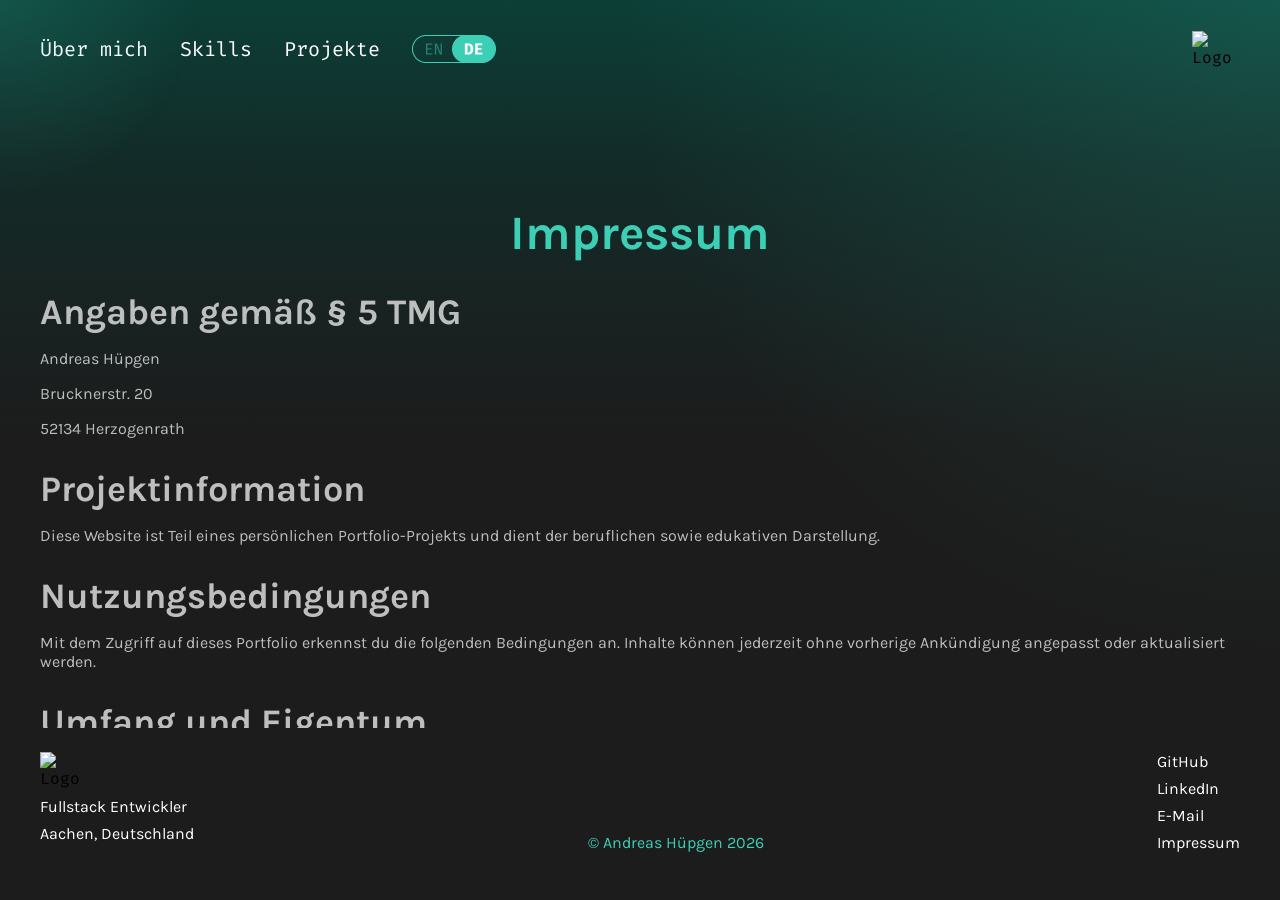
==== commit 324452be: "feat: add privacy policy, fix contact path, improve mobile typography & legal layout" ====
--- a/legal-notice.html
+++ b/legal-notice.html
@@ -4,115 +4,165 @@
     <meta charset="UTF-8">
     <meta name="viewport" content="width=device-width, initial-scale=1.0">
     <title>Andreas Hüpgen | Legal Notice</title>
+    <link rel="icon" type="image/png" href="./assets/icon/favicon_a.png">
     <link rel="preconnect" href="https://fonts.googleapis.com">
     <link rel="preconnect" href="https://fonts.gstatic.com" crossorigin>
     <link href="https://fonts.googleapis.com/css2?family=Fira+Code:wght@400;500;600;700&family=Karla:wght@400;500;700&display=swap" rel="stylesheet">
     <link rel="stylesheet" href="./styles/base.css">
     <link rel="stylesheet" href="./styles/footer.css">
     <link rel="stylesheet" href="./styles/legal.css">
+   
 </head>
 <body id="top" class="legal-page" onload="initializePage()">
     <div class="cursor-glow" id="cursor-glow" aria-hidden="true"></div>
     <div class="legal-layout">
-        <div class="legal-header">
+        <header class="legal-header">
             <div class="nav-bar content">
-            <div class="nav-links" id="nav-links">
-                <a id="nav-about" href="./index.html#about">Über mich</a>
-                <a id="nav-skills" href="./index.html#skills">Skills</a>
-                <a id="nav-projects" href="./index.html#projects">Projekte</a>
-                <div class="lang-switch">
-                    <input type="checkbox" id="language-toggle" aria-label="Toggle language between English and German">
-                    <label for="language-toggle"></label>
+                <div class="nav-links" id="nav-links">
+                    <a id="nav-about" href="./index.html#about">About me</a>
+                    <a id="nav-skills" href="./index.html#skills">Skills</a>
+                    <a id="nav-projects" href="./index.html#projects">Projects</a>
+                    <div class="lang-switch">
+                        <input type="checkbox" id="language-toggle" aria-label="Toggle language between English and German">
+                        <label for="language-toggle"></label>
+                    </div>
                 </div>
+                <img src="./assets/logo/logo.png" alt="Logo" class="logo" onclick="location.href='./index.html'">
+                <button class="burger-button" id="burger-button" type="button" aria-label="Open menu" aria-controls="nav-links" aria-expanded="false">
+                    <span></span>
+                    <span></span>
+                    <span></span>
+                </button>
             </div>
-            <img src="./assets/logo/logo.png" alt="Logo" class="logo" onclick="location.href='./index.html'">
-            <button class="burger-button" id="burger-button" type="button" aria-label="Open menu" aria-controls="nav-links" aria-expanded="false">
-                <span></span>
-                <span></span>
-                <span></span>
-            </button>
+        </header>
+
+        <main class="legal-main">
+            <div class="legal-content content">
+                <section class="legal-card">
+            <h1 class="legal-title" id="legal-title">Legal Notice</h1>
+
+            <div class="legal-block">
+                <h2 id="legal-imprint-title">Imprint</h2>
+                <p id="legal-imprint-names">Andreas Hüpgen</p>
+                <p id="legal-imprint-address">Brucknerstr. 20</p>
+                <p id="legal-imprint-city">52134 Herzogenrath</p>
             </div>
-        </div>
-        
-        <div class="legal-main">
-            <div class="legal-content content">
-                <!-- Main Header Toggle -->
-                <h1 id="legal-main-title" class="legal-title"></h1>
 
-                <!-- Legal Notice Section -->
-                <section>
-                    <h2 id="legal-section-imprint"></h2>
-                    <h3 id="legal-imprint-sub-1"></h3>
-                    <p>
-                        Andreas Hüpgen<br>
-                        Brucknerstr. 20<br>
-                        52134 Herzogenrath
-                    </p>
+            <div class="legal-block">
+                <h2 id="legal-project-title">Project Information</h2>
+                <p id="legal-project-text">This website is part of a personal portfolio project and is presented for professional and educational purposes.</p>
+            </div>
 
-                    <h3 id="legal-imprint-sub-2"></h3>
-                    <p>E-Mail: a.huepgen@web.de</p>
+            <div class="legal-block">
+                <h2 id="legal-terms-title">Acceptance of Terms</h2>
+                <p id="legal-terms-text">By accessing and using Portfolio (Product), you acknowledge and agree to the following terms and conditions, and any policies, guidelines, or amendments thereto that may be presented to you from time to time. We, the listed students, may update or change the terms and conditions from time to time without notice.</p>
+            </div>
 
-                    <h3 id="legal-imprint-sub-3"></h3>
-                    <p id="legal-imprint-project-desc"></p>
+            <div class="legal-block">
+                <h2 id="legal-scope-title">Scope and Ownership of the Product</h2>
+                <p id="legal-scope-text">Portfolio has been developed as part of a student group project in a web development bootcamp at the Developer Akademie GmbH. It has an educational purpose and is not intended for extensive personal &amp; business usage. As such, we cannot guarantee consistent availability, reliability, accuracy, or any other aspect of quality regarding this Product.</p>
+                <p>The design of Portfolio is owned by the Developer Akademie GmbH. Unauthorized use, reproduction, modification, distribution, or replication of the design is strictly prohibited.</p>
+            </div>
 
-                    <h3 id="legal-imprint-sub-4"></h3>
-                    <p id="legal-imprint-scope-1"></p>
-                    <p id="legal-imprint-scope-2"></p>
+            <div class="legal-block">
+                <h2 id="legal-rights-title">Proprietary Rights</h2>
+                <p id="legal-rights-text">Aside from the design owned by Developer Akademie GmbH, we, the listed students, retain all proprietary rights in Portfolio, including any associated copyrighted material, trademarks, and other proprietary information.</p>
+            </div>
 
-                    <h3 id="legal-imprint-sub-5"></h3>
-                    <p id="legal-imprint-liability"></p>
+            <div class="legal-block">
+                <h2 id="legal-use-title">Use of the Product</h2>
+                <p id="legal-use-text">Portfolio is intended to be used for lawful purposes only, in accordance with all applicable laws and regulations. Any use of Portfolio for illegal activities, or to harass, harm, threaten, or intimidate another person, is strictly prohibited. You are solely responsible for your interactions with other users of Portfolio.</p>
+            </div>
+
+            <div class="legal-block">
+                <h2 id="legal-disclaimer-title">Disclaimer and Limitation of Liability</h2>
+                <p id="legal-disclaimer-text">Portfolio is provided "as is" without warranty of any kind, whether express or implied, including but not limited to the implied warranties of merchantability, fitness for a particular purpose, and non-infringement. In no event will we, the listed students, or the Developer Akademie, be liable for any direct, indirect, incidental, special, consequential or exemplary damages, including but not limited to, damages for loss of profits, goodwill, use, data, or other intangible losses, even if we have been advised of the possibility of such damages, arising out of or in connection with the use or performance of Portfolio.</p>
+            </div>
+
+            <div class="legal-block">
+                <h2 id="legal-indemnity-title">Indemnity</h2>
+                <p id="legal-indemnity-text">You agree to indemnify, defend and hold harmless us, the listed students, the Developer Akademie, and our affiliates, partners, officers, directors, agents, and employees, from and against any claim, demand, loss, damage, cost, or liability (including reasonable legal fees) arising out of or relating to your use of Portfolio and/or your breach of this Legal Notice.</p>
+                <p>For any questions or notices, please contact us at a.huepgen@web.de.</p>
+                <p>Date: June 2026</p>
+            </div>
                 </section>
 
-                <hr style="border: 0; height: 1px; background: rgba(61, 207, 182, 0.2); margin: 40px 0;">
+                <hr class="legal-divider">
 
-                <!-- Privacy Policy Section -->
-                <section id="privacy">
-                    <h2 id="legal-section-privacy"></h2>
-                    
-                    <h3 id="legal-privacy-sub-1"></h3>
-                    <p><strong id="legal-privacy-strong-1"></strong> <span id="legal-privacy-p-1"></span></p>
-                    <p><strong id="legal-privacy-strong-2"></strong> <span id="legal-privacy-p-2"></span></p>
+                <section class="legal-card" id="privacy">
+                    <h1 class="legal-title">Privacy Policy</h1>
 
-                    <h3 id="legal-privacy-sub-2"></h3>
-                    <p id="legal-privacy-host-desc"></p>
-                    <p>
-                        <strong id="legal-privacy-strong-host"></strong> 
-                        <span id="legal-privacy-host-details"></span> 
-                        <a href="https://www.hostinger.com/legal/privacy-policy" target="_blank" style="color: #3dcfb6; text-decoration: underline;">Hostinger Privacy Policy</a>.
-                    </p>
+                    <div class="legal-block">
+                        <h2>Responsible Party</h2>
+                        <p>Andreas Hüpgen<br>Brucknerstr. 20<br>52134 Herzogenrath<br>E-Mail: a.huepgen@web.de</p>
+                    </div>
 
-                    <h3 id="legal-privacy-sub-3"></h3>
-                    <p><strong id="legal-privacy-strong-ssl"></strong> <span id="legal-privacy-ssl-desc"></span></p>
-                    <p><strong id="legal-privacy-strong-rights"></strong> <span id="legal-privacy-rights-desc"></span></p>
+                    <div class="legal-block">
+                        <h2>What Data Is Collected</h2>
+                        <p>When you use the contact form on this website, the following personal data is collected and processed:</p>
+                        <p><strong>Name</strong> — to address you correctly in the reply.</p>
+                        <p><strong>E-mail address</strong> — to send you a response.</p>
+                        <p><strong>Message content</strong> — to process your enquiry.</p>
+                        <p>No other personal data (e.g. IP address, browser data) is actively stored or evaluated by this website.</p>
+                    </div>
 
-                    <h3 id="legal-privacy-sub-4"></h3>
-                    <p><strong id="legal-privacy-strong-form"></strong> <span id="legal-privacy-form-desc-1"></span></p>
-                    <p id="legal-privacy-form-desc-2"></p>
-                    <p id="legal-privacy-form-desc-3"></p>
+                    <div class="legal-block">
+                        <h2>Purpose and Legal Basis</h2>
+                        <p>Your data is used exclusively to answer your enquiry (Art. 6 para. 1 lit. b GDPR — processing necessary for the performance of a contract or pre-contractual measures, or Art. 6 para. 1 lit. f GDPR — legitimate interest in responding to contact requests).</p>
+                        <p>Your data will not be passed on to third parties and will not be used for advertising purposes.</p>
+                    </div>
 
-                    <p id="legal-date" style="margin-top: 40px; font-size: 14px; opacity: 0.7;"></p>
+                    <div class="legal-block">
+                        <h2>Hosting &amp; Data Transmission</h2>
+                        <p>This website is hosted by <strong>Hostinger</strong>. When a contact form is submitted, the data is transmitted via an encrypted HTTPS connection and processed on the server to deliver the e-mail. Hostinger's privacy policy can be found at <a href="https://www.hostinger.com/legal/privacy-policy" target="_blank" rel="noopener noreferrer" style="color: #3dcfb6;">hostinger.com/legal/privacy-policy</a>.</p>
+                    </div>
+
+                    <div class="legal-block">
+                        <h2>Storage Duration</h2>
+                        <p>Data transmitted via the contact form is not stored in a database. It is sent directly as an e-mail to the responsible party and is only retained in the e-mail inbox. E-mails are deleted as soon as the matter has been resolved and no statutory retention obligations apply.</p>
+                    </div>
+
+                    <div class="legal-block">
+                        <h2>Your Rights</h2>
+                        <p>You have the right to obtain information about the personal data stored about you, to have it corrected, deleted, or its processing restricted, and to object to processing (Arts. 15–21 GDPR). You also have the right to data portability (Art. 20 GDPR) and to lodge a complaint with a supervisory authority (Art. 77 GDPR).</p>
+                        <p>To exercise your rights, please contact: a.huepgen@web.de</p>
+                    </div>
+
+                    <div class="legal-block">
+                        <h2>No Cookies / No Tracking</h2>
+                        <p>This website does not use cookies, tracking scripts, analytics tools, or social media plugins that collect personal data.</p>
+                    </div>
+
+                    <div class="legal-block">
+                        <h2>Google Fonts</h2>
+                        <p>This website loads fonts from Google Fonts (Google LLC, 1600 Amphitheatre Parkway, Mountain View, CA 94043, USA). When the page is loaded, your browser connects to Google's servers, which may log your IP address. For details see <a href="https://policies.google.com/privacy" target="_blank" rel="noopener noreferrer" style="color: #3dcfb6;">policies.google.com/privacy</a>.</p>
+                    </div>
+
+                    <div class="legal-block">
+                        <p>Last updated: June 2026</p>
+                    </div>
                 </section>
             </div>
-        </div>
+        </main>
 
         <footer class="site-footer legal-footer">
             <div class="site-footer-inner content">
-            <div class="footer-wrapper">
-                <div class="footer-brand">
-                    <img src="./assets/logo/logo.png" alt="Logo" class="footer-logo" onclick="location.href='./index.html'">
-                    <p class="footer-role" id="footer-role">Fullstack Developer</p>
-                    <p class="footer-location" id="footer-location">Aachen, Germany</p>
+                <div class="footer-wrapper">
+                    <div class="footer-brand">
+                        <img src="./assets/logo/logo.png" alt="Logo" class="footer-logo" onclick="location.href='./index.html'">
+                        <p class="footer-role" id="footer-role">Fullstack Developer</p>
+                        <p class="footer-location" id="footer-location">Aachen Germany</p>
+                    </div>
+
+                    <p class="footer-copy" id="footer-copy">© Andreas Hüpgen 2026</p>
+
+                    <nav class="footer-nav" aria-label="Footer links">
+                        <a href="https://github.com/Hueppi92" target="_blank" rel="noopener noreferrer" id="footer-github">GitHub</a>
+                        <a href="https://www.linkedin.com/in/andreas-h%C3%BCpgen-b54b42249/" target="_blank" rel="noopener noreferrer" id="footer-linkedin">LinkedIn</a>
+                        <a href="mailto:a.huepgen@web.de" id="footer-email">Email</a>
+                        <a href="./legal-notice.html" id="footer-legal">Legal Notice</a>
+                    </nav>
                 </div>
-
-                <p class="footer-copy" id="footer-copy">© Andreas Hüpgen 2026</p>
-
-                <nav class="footer-nav" aria-label="Footer links">
-                    <a href="https://github.com/Hueppi92" target="_blank" rel="noopener noreferrer" id="footer-github">GitHub</a>
-                    <a href="https://www.linkedin.com/in/andreas-h%C3%BCpgen-b54b42249/" target="_blank" rel="noopener noreferrer" id="footer-linkedin">LinkedIn</a>
-                    <a href="mailto:a.huepgen@web.de" id="footer-email">Email</a>
-                    <a href="./legal-notice.html" id="footer-legal">Legal Notice</a>
-                </nav>
-            </div>
             </div>
         </footer>
     </div>
@@ -123,4 +173,4 @@
     <script src="./js/features/language.js"></script>
     <script src="./js/main.js"></script>
 </body>
-</html>+</html>
--- a/styles/footer.css
+++ b/styles/footer.css
@@ -81,20 +81,6 @@
   .site-footer-inner {
     padding: 24px 40px 40px;
   }
-
-  .footer-wrapper {
-    display: grid;
-    grid-template-columns: 1fr;
-    gap: 20px;
-    justify-items: center;
-  }
-
-  .footer-copy,
-  .footer-nav {
-    justify-self: center;
-    text-align: center;
-    align-items: center;
-  }
 }
 
 @media (max-width: 900px) {
--- a/styles/legal.css
+++ b/styles/legal.css
@@ -69,6 +69,13 @@
   margin-bottom: 16px;
 }
 
+.legal-divider {
+  border: 0;
+  height: 1px;
+  background: rgba(61, 207, 182, 0.25);
+  margin: 48px 0;
+}
+
 @media (max-width: 900px) {
   .legal-content {
     padding: 52px 20px 40px;
@@ -102,6 +109,10 @@
 }
 
 @media (max-width: 900px) {
+  .legal-header {
+    min-height: 124px;
+  }
+
   .legal-main {
     padding-left: 20px;
     padding-right: 20px;
@@ -120,3 +131,15 @@
     font-size: 16px;
   }
 }
+
+@media (max-width: 700px) {
+  .legal-header {
+    min-height: 136px;
+  }
+}
+
+@media (max-width: 420px) {
+  .legal-header {
+    min-height: 124px;
+  }
+}
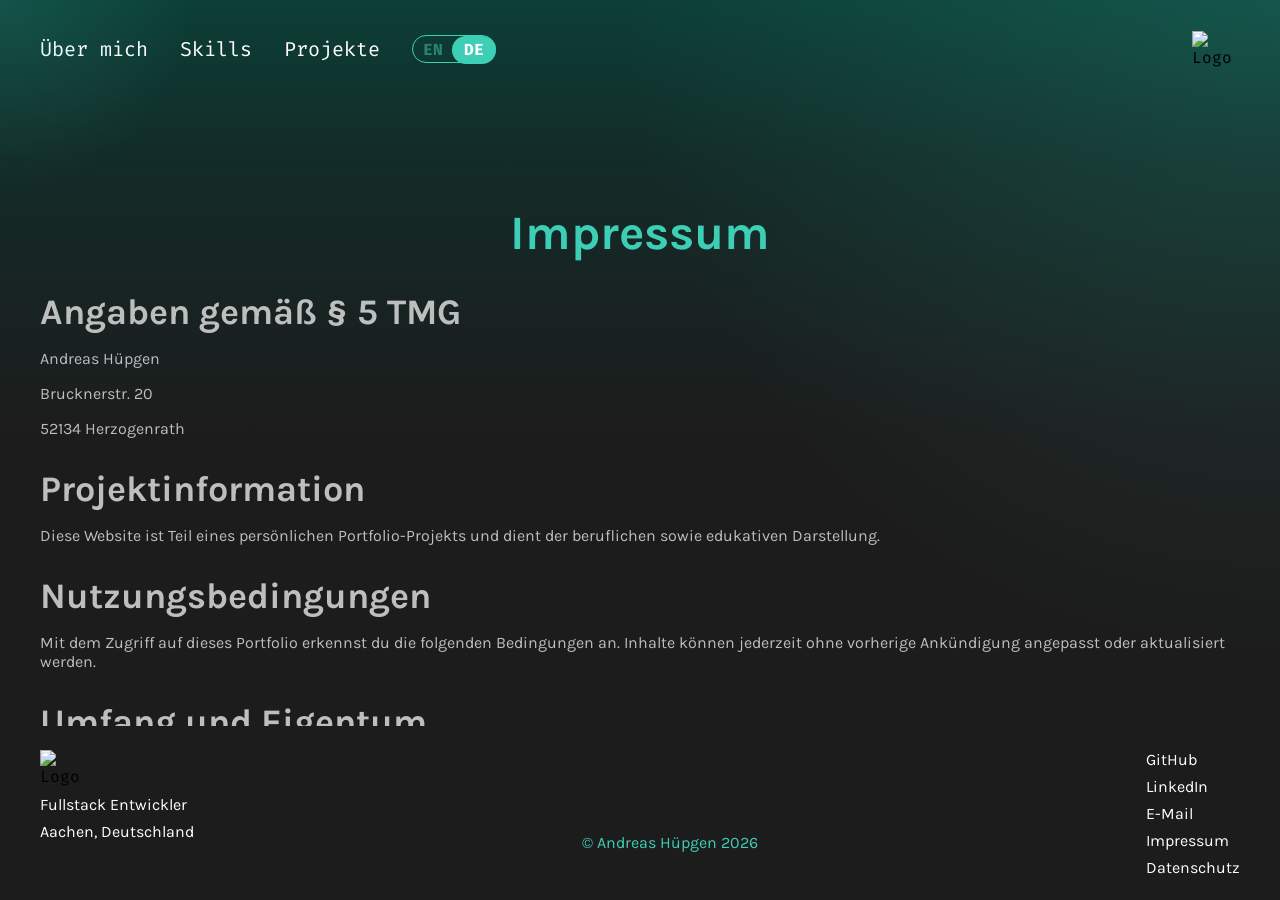
==== commit 990c93e1: "hero-btn-hover improved submit btn disabled till validation succesfull  replaced png with svg  build" ====
--- a/legal-notice.html
+++ b/legal-notice.html
@@ -22,9 +22,10 @@
                     <a id="nav-about" href="./index.html#about">About me</a>
                     <a id="nav-skills" href="./index.html#skills">Skills</a>
                     <a id="nav-projects" href="./index.html#projects">Projects</a>
-                    <div class="lang-switch">
-                        <input type="checkbox" id="language-toggle" aria-label="Toggle language between English and German">
-                        <label for="language-toggle"></label>
+                    <div class="lang-switch" role="group" aria-label="Language switch">
+                        <span class="lang-switch__thumb" aria-hidden="true"></span>
+                        <button type="button" class="lang-switch__option" data-lang="en" aria-pressed="false">EN</button>
+                        <button type="button" class="lang-switch__option" data-lang="de" aria-pressed="true">DE</button>
                     </div>
                 </div>
                 <img src="./assets/logo/logo.png" alt="Logo" class="logo" onclick="location.href='./index.html'">
@@ -87,61 +88,7 @@
             </div>
                 </section>
 
-                <hr class="legal-divider">
-
-                <section class="legal-card" id="privacy">
-                    <h1 class="legal-title">Privacy Policy</h1>
-
-                    <div class="legal-block">
-                        <h2>Responsible Party</h2>
-                        <p>Andreas Hüpgen<br>Brucknerstr. 20<br>52134 Herzogenrath<br>E-Mail: a.huepgen@web.de</p>
-                    </div>
-
-                    <div class="legal-block">
-                        <h2>What Data Is Collected</h2>
-                        <p>When you use the contact form on this website, the following personal data is collected and processed:</p>
-                        <p><strong>Name</strong> — to address you correctly in the reply.</p>
-                        <p><strong>E-mail address</strong> — to send you a response.</p>
-                        <p><strong>Message content</strong> — to process your enquiry.</p>
-                        <p>No other personal data (e.g. IP address, browser data) is actively stored or evaluated by this website.</p>
-                    </div>
-
-                    <div class="legal-block">
-                        <h2>Purpose and Legal Basis</h2>
-                        <p>Your data is used exclusively to answer your enquiry (Art. 6 para. 1 lit. b GDPR — processing necessary for the performance of a contract or pre-contractual measures, or Art. 6 para. 1 lit. f GDPR — legitimate interest in responding to contact requests).</p>
-                        <p>Your data will not be passed on to third parties and will not be used for advertising purposes.</p>
-                    </div>
-
-                    <div class="legal-block">
-                        <h2>Hosting &amp; Data Transmission</h2>
-                        <p>This website is hosted by <strong>Hostinger</strong>. When a contact form is submitted, the data is transmitted via an encrypted HTTPS connection and processed on the server to deliver the e-mail. Hostinger's privacy policy can be found at <a href="https://www.hostinger.com/legal/privacy-policy" target="_blank" rel="noopener noreferrer" style="color: #3dcfb6;">hostinger.com/legal/privacy-policy</a>.</p>
-                    </div>
-
-                    <div class="legal-block">
-                        <h2>Storage Duration</h2>
-                        <p>Data transmitted via the contact form is not stored in a database. It is sent directly as an e-mail to the responsible party and is only retained in the e-mail inbox. E-mails are deleted as soon as the matter has been resolved and no statutory retention obligations apply.</p>
-                    </div>
-
-                    <div class="legal-block">
-                        <h2>Your Rights</h2>
-                        <p>You have the right to obtain information about the personal data stored about you, to have it corrected, deleted, or its processing restricted, and to object to processing (Arts. 15–21 GDPR). You also have the right to data portability (Art. 20 GDPR) and to lodge a complaint with a supervisory authority (Art. 77 GDPR).</p>
-                        <p>To exercise your rights, please contact: a.huepgen@web.de</p>
-                    </div>
-
-                    <div class="legal-block">
-                        <h2>No Cookies / No Tracking</h2>
-                        <p>This website does not use cookies, tracking scripts, analytics tools, or social media plugins that collect personal data.</p>
-                    </div>
-
-                    <div class="legal-block">
-                        <h2>Google Fonts</h2>
-                        <p>This website loads fonts from Google Fonts (Google LLC, 1600 Amphitheatre Parkway, Mountain View, CA 94043, USA). When the page is loaded, your browser connects to Google's servers, which may log your IP address. For details see <a href="https://policies.google.com/privacy" target="_blank" rel="noopener noreferrer" style="color: #3dcfb6;">policies.google.com/privacy</a>.</p>
-                    </div>
-
-                    <div class="legal-block">
-                        <p>Last updated: June 2026</p>
-                    </div>
-                </section>
+               
             </div>
         </main>
 
@@ -161,6 +108,7 @@
                         <a href="https://www.linkedin.com/in/andreas-h%C3%BCpgen-b54b42249/" target="_blank" rel="noopener noreferrer" id="footer-linkedin">LinkedIn</a>
                         <a href="mailto:a.huepgen@web.de" id="footer-email">Email</a>
                         <a href="./legal-notice.html" id="footer-legal">Legal Notice</a>
+                        <a href="./privacy.html" id="footer-privacy">Privacy Policy</a>
                     </nav>
                 </div>
             </div>
--- a/styles/base.css
+++ b/styles/base.css
@@ -11,8 +11,6 @@
   margin: 0;
   background: linear-gradient(55.22deg, #1c1c1c 36.26%, #08463b 93.28%);
   width: 100%;
-  overflow-x: hidden;
-  min-height: 100vh;
 }
 
 .content {
@@ -36,39 +34,62 @@
 }
 
 .lang-switch {
-  display: inline-flex;
-  background: transparent;
-  align-items: center;
-}
-
-.lang-switch input {
-  position: absolute;
-  opacity: 0;
-  pointer-events: none;
-}
-
-.lang-switch label {
-  cursor: pointer;
+  position: relative;
   width: 84px;
   height: 28px;
-  background-size: contain;
-  background-repeat: no-repeat;
-  background-position: center;
-  transition: background-image 0.2s ease;
-  background-image: url("../assets/icon/EN.png");
-}
-
-#language-toggle:not(:checked) + label:hover {
-  background-image: url("../assets/icon/EN_hover.png");
-}
-
-#language-toggle:checked + label {
-  background-image: url("../assets/icon/DE.png");
-}
-
-#language-toggle:checked + label:hover {
-  background-image: url("../assets/icon/DE_hover.png");
-}
+  border-radius: 14px;
+  border: 1px solid #3dcfb6;
+  background: transparent;
+  display: flex;
+  padding: 0;
+  box-sizing: border-box;
+  isolation: isolate;
+}
+
+.lang-switch__thumb {
+  position: absolute;
+  top: 0;
+  left: -1px;
+  width: 44px;
+  height: 28px;
+  border-radius: 14px;
+  background: #3dcfb6;
+  z-index: 0;
+  transition: transform 0.25s cubic-bezier(0.4, 0, 0.2, 1);
+}
+
+.lang-switch.is-de .lang-switch__thumb {
+  transform: translateX(40px);
+}
+
+.lang-switch__option {
+  position: relative;
+  z-index: 1;
+  flex: 1;
+  border: none;
+  border-radius: 0;
+  background: transparent;
+  cursor: pointer;
+  font-family: "Fira Code", monospace;
+  font-size: 16px;
+  font-weight: 700;
+  letter-spacing: 0.02em;
+  color: rgba(61, 207, 182, 0.5);
+  transition: color 0.25s ease;
+  padding: 0;
+}
+
+.lang-switch__option.is-active {
+  color: #ffffff;
+}
+
+.lang-switch__option:focus-visible {
+  outline: 2px solid #3dcfb6;
+  outline-offset: 2px;
+  border-radius: 14px;
+}
+
+
 
 .cursor-glow {
   position: fixed;
@@ -250,7 +271,7 @@
     order: 1;
     width: 48px;
     height: auto;
-    margin-left: 0;
+    margin-left: 32px;
   }
 }
 
@@ -288,7 +309,7 @@
   .logo {
     width: 35px;
     height: auto;
-    margin-left: 0;
+    margin-left: 32px;
   }
 }
 
@@ -302,6 +323,7 @@
 
   .logo {
     width: 36px;
+    margin-left: 32px;
   }
 
   .burger-button {
--- a/styles/legal.css
+++ b/styles/legal.css
@@ -69,13 +69,6 @@
   margin-bottom: 16px;
 }
 
-.legal-divider {
-  border: 0;
-  height: 1px;
-  background: rgba(61, 207, 182, 0.25);
-  margin: 48px 0;
-}
-
 @media (max-width: 900px) {
   .legal-content {
     padding: 52px 20px 40px;
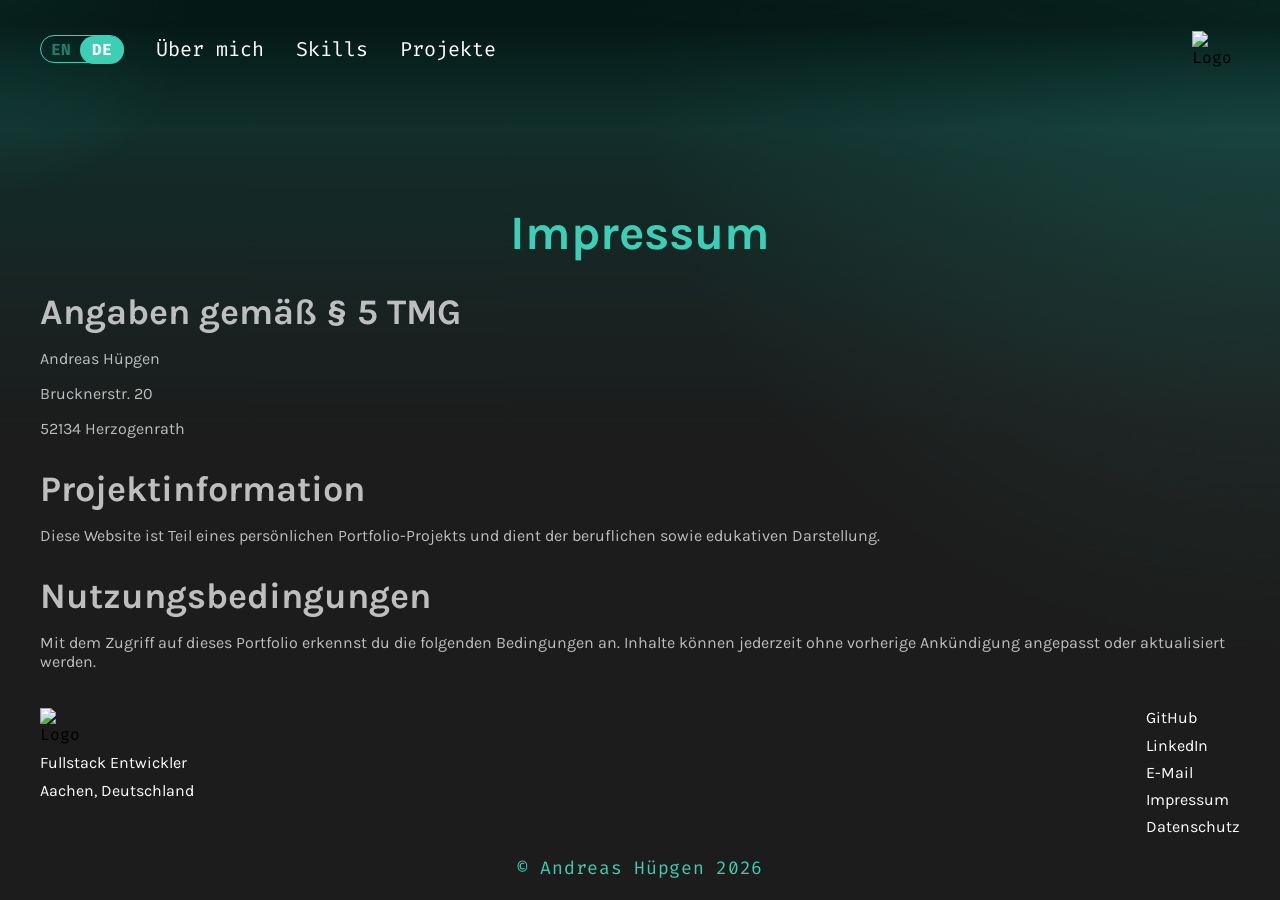
==== commit 93d60efc: "-right divider behind carousel - lang btn to the left - fixed footer - added hover on button - added" ====
--- a/legal-notice.html
+++ b/legal-notice.html
@@ -9,24 +9,25 @@
     <link rel="preconnect" href="https://fonts.gstatic.com" crossorigin>
     <link href="https://fonts.googleapis.com/css2?family=Fira+Code:wght@400;500;600;700&family=Karla:wght@400;500;700&display=swap" rel="stylesheet">
     <link rel="stylesheet" href="./styles/base.css">
+    <link rel="stylesheet" href="./styles/header.css">
     <link rel="stylesheet" href="./styles/footer.css">
     <link rel="stylesheet" href="./styles/legal.css">
-   
 </head>
 <body id="top" class="legal-page" onload="initializePage()">
     <div class="cursor-glow" id="cursor-glow" aria-hidden="true"></div>
+
     <div class="legal-layout">
-        <header class="legal-header">
+        <header class="hero-header legal-header">
             <div class="nav-bar content">
                 <div class="nav-links" id="nav-links">
-                    <a id="nav-about" href="./index.html#about">About me</a>
-                    <a id="nav-skills" href="./index.html#skills">Skills</a>
-                    <a id="nav-projects" href="./index.html#projects">Projects</a>
                     <div class="lang-switch" role="group" aria-label="Language switch">
                         <span class="lang-switch__thumb" aria-hidden="true"></span>
                         <button type="button" class="lang-switch__option" data-lang="en" aria-pressed="false">EN</button>
                         <button type="button" class="lang-switch__option" data-lang="de" aria-pressed="true">DE</button>
                     </div>
+                    <a id="nav-about" href="./index.html#about">Über mich</a>
+                    <a id="nav-skills" href="./index.html#skills">Skills</a>
+                    <a id="nav-projects" href="./index.html#projects">Projekte</a>
                 </div>
                 <img src="./assets/logo/logo.png" alt="Logo" class="logo" onclick="location.href='./index.html'">
                 <button class="burger-button" id="burger-button" type="button" aria-label="Open menu" aria-controls="nav-links" aria-expanded="false">
@@ -40,79 +41,77 @@
         <main class="legal-main">
             <div class="legal-content content">
                 <section class="legal-card">
-            <h1 class="legal-title" id="legal-title">Legal Notice</h1>
+                    <h1 class="legal-title" id="legal-title">Legal Notice</h1>
 
-            <div class="legal-block">
-                <h2 id="legal-imprint-title">Imprint</h2>
-                <p id="legal-imprint-names">Andreas Hüpgen</p>
-                <p id="legal-imprint-address">Brucknerstr. 20</p>
-                <p id="legal-imprint-city">52134 Herzogenrath</p>
-            </div>
+                    <div class="legal-block">
+                        <h2 id="legal-imprint-title">Imprint</h2>
+                        <p id="legal-imprint-names">Andreas Hüpgen</p>
+                        <p id="legal-imprint-address">Brucknerstr. 20</p>
+                        <p id="legal-imprint-city">52134 Herzogenrath</p>
+                    </div>
 
-            <div class="legal-block">
-                <h2 id="legal-project-title">Project Information</h2>
-                <p id="legal-project-text">This website is part of a personal portfolio project and is presented for professional and educational purposes.</p>
-            </div>
+                    <div class="legal-block">
+                        <h2 id="legal-project-title">Project Information</h2>
+                        <p id="legal-project-text">This website is part of a personal portfolio project and is presented for professional and educational purposes.</p>
+                    </div>
 
-            <div class="legal-block">
-                <h2 id="legal-terms-title">Acceptance of Terms</h2>
-                <p id="legal-terms-text">By accessing and using Portfolio (Product), you acknowledge and agree to the following terms and conditions, and any policies, guidelines, or amendments thereto that may be presented to you from time to time. We, the listed students, may update or change the terms and conditions from time to time without notice.</p>
-            </div>
+                    <div class="legal-block">
+                        <h2 id="legal-terms-title">Acceptance of Terms</h2>
+                        <p id="legal-terms-text">By accessing and using Portfolio (Product), you acknowledge and agree to the following terms and conditions, and any policies, guidelines, or amendments thereto that may be presented to you from time to time. We, the listed students, may update or change the terms and conditions from time to time without notice.</p>
+                    </div>
 
-            <div class="legal-block">
-                <h2 id="legal-scope-title">Scope and Ownership of the Product</h2>
-                <p id="legal-scope-text">Portfolio has been developed as part of a student group project in a web development bootcamp at the Developer Akademie GmbH. It has an educational purpose and is not intended for extensive personal &amp; business usage. As such, we cannot guarantee consistent availability, reliability, accuracy, or any other aspect of quality regarding this Product.</p>
-                <p>The design of Portfolio is owned by the Developer Akademie GmbH. Unauthorized use, reproduction, modification, distribution, or replication of the design is strictly prohibited.</p>
-            </div>
+                    <div class="legal-block">
+                        <h2 id="legal-scope-title">Scope and Ownership of the Product</h2>
+                        <p id="legal-scope-text">Portfolio has been developed as part of a student group project in a web development bootcamp at the Developer Akademie GmbH. It has an educational purpose and is not intended for extensive personal &amp; business usage. As such, we cannot guarantee consistent availability, reliability, accuracy, or any other aspect of quality regarding this Product.</p>
+                        <p>The design of Portfolio is owned by the Developer Akademie GmbH. Unauthorized use, reproduction, modification, distribution, or replication of the design is strictly prohibited.</p>
+                    </div>
 
-            <div class="legal-block">
-                <h2 id="legal-rights-title">Proprietary Rights</h2>
-                <p id="legal-rights-text">Aside from the design owned by Developer Akademie GmbH, we, the listed students, retain all proprietary rights in Portfolio, including any associated copyrighted material, trademarks, and other proprietary information.</p>
-            </div>
+                    <div class="legal-block">
+                        <h2 id="legal-rights-title">Proprietary Rights</h2>
+                        <p id="legal-rights-text">Aside from the design owned by Developer Akademie GmbH, we, the listed students, retain all proprietary rights in Portfolio, including any associated copyrighted material, trademarks, and other proprietary information.</p>
+                    </div>
 
-            <div class="legal-block">
-                <h2 id="legal-use-title">Use of the Product</h2>
-                <p id="legal-use-text">Portfolio is intended to be used for lawful purposes only, in accordance with all applicable laws and regulations. Any use of Portfolio for illegal activities, or to harass, harm, threaten, or intimidate another person, is strictly prohibited. You are solely responsible for your interactions with other users of Portfolio.</p>
-            </div>
+                    <div class="legal-block">
+                        <h2 id="legal-use-title">Use of the Product</h2>
+                        <p id="legal-use-text">Portfolio is intended to be used for lawful purposes only, in accordance with all applicable laws and regulations. Any use of Portfolio for illegal activities, or to harass, harm, threaten, or intimidate another person, is strictly prohibited. You are solely responsible for your interactions with other users of Portfolio.</p>
+                    </div>
 
-            <div class="legal-block">
-                <h2 id="legal-disclaimer-title">Disclaimer and Limitation of Liability</h2>
-                <p id="legal-disclaimer-text">Portfolio is provided "as is" without warranty of any kind, whether express or implied, including but not limited to the implied warranties of merchantability, fitness for a particular purpose, and non-infringement. In no event will we, the listed students, or the Developer Akademie, be liable for any direct, indirect, incidental, special, consequential or exemplary damages, including but not limited to, damages for loss of profits, goodwill, use, data, or other intangible losses, even if we have been advised of the possibility of such damages, arising out of or in connection with the use or performance of Portfolio.</p>
-            </div>
+                    <div class="legal-block">
+                        <h2 id="legal-disclaimer-title">Disclaimer and Limitation of Liability</h2>
+                        <p id="legal-disclaimer-text">Portfolio is provided "as is" without warranty of any kind, whether express or implied, including but not limited to the implied warranties of merchantability, fitness for a particular purpose, and non-infringement. In no event will we, the listed students, or the Developer Akademie, be liable for any direct, indirect, incidental, special, consequential or exemplary damages, including but not limited to, damages for loss of profits, goodwill, use, data, or other intangible losses, even if we have been advised of the possibility of such damages, arising out of or in connection with the use or performance of Portfolio.</p>
+                    </div>
 
-            <div class="legal-block">
-                <h2 id="legal-indemnity-title">Indemnity</h2>
-                <p id="legal-indemnity-text">You agree to indemnify, defend and hold harmless us, the listed students, the Developer Akademie, and our affiliates, partners, officers, directors, agents, and employees, from and against any claim, demand, loss, damage, cost, or liability (including reasonable legal fees) arising out of or relating to your use of Portfolio and/or your breach of this Legal Notice.</p>
-                <p>For any questions or notices, please contact us at a.huepgen@web.de.</p>
-                <p>Date: June 2026</p>
-            </div>
+                    <div class="legal-block">
+                        <h2 id="legal-indemnity-title">Indemnity</h2>
+                        <p id="legal-indemnity-text">You agree to indemnify, defend and hold harmless us, the listed students, the Developer Akademie, and our affiliates, partners, officers, directors, agents, and employees, from and against any claim, demand, loss, damage, cost, or liability (including reasonable legal fees) arising out of or relating to your use of Portfolio and/or your breach of this Legal Notice.</p>
+                        <p>For any questions or notices, please contact us at a.huepgen@web.de.</p>
+                        <p>Date: June 2026</p>
+                    </div>
                 </section>
-
-               
             </div>
         </main>
 
-        <footer class="site-footer legal-footer">
-            <div class="site-footer-inner content">
-                <div class="footer-wrapper">
-                    <div class="footer-brand">
-                        <img src="./assets/logo/logo.png" alt="Logo" class="footer-logo" onclick="location.href='./index.html'">
-                        <p class="footer-role" id="footer-role">Fullstack Developer</p>
-                        <p class="footer-location" id="footer-location">Aachen Germany</p>
-                    </div>
+        <footer class="site-footer">
+        <div class="site-footer-inner content">
+            <div class="footer-wrapper">
+                <div class="footer-brand">
+                    <img src="./assets/logo/logo.png" alt="Logo" class="footer-logo" onclick="location.href='./index.html'">
+                    <p class="footer-role" id="footer-role">Fullstack Developer</p>
+                    <p class="footer-location" id="footer-location">Aachen, Germany</p>
+                </div>
 
-                    <p class="footer-copy" id="footer-copy">© Andreas Hüpgen 2026</p>
+                <p class="footer-copy" id="footer-copy">© Andreas Hüpgen 2026</p>
 
-                    <nav class="footer-nav" aria-label="Footer links">
-                        <a href="https://github.com/Hueppi92" target="_blank" rel="noopener noreferrer" id="footer-github">GitHub</a>
-                        <a href="https://www.linkedin.com/in/andreas-h%C3%BCpgen-b54b42249/" target="_blank" rel="noopener noreferrer" id="footer-linkedin">LinkedIn</a>
-                        <a href="mailto:a.huepgen@web.de" id="footer-email">Email</a>
-                        <a href="./legal-notice.html" id="footer-legal">Legal Notice</a>
-                        <a href="./privacy.html" id="footer-privacy">Privacy Policy</a>
-                    </nav>
-                </div>
+                <nav class="footer-nav" aria-label="Footer links">
+                    <a href="https://github.com/Hueppi92" target="_blank" rel="noopener noreferrer" id="footer-github">GitHub</a>
+                    <a href="https://www.linkedin.com/in/andreas-h%C3%BCpgen-b54b42249/" target="_blank" rel="noopener noreferrer" id="footer-linkedin">LinkedIn</a>
+                    <a href="mailto:a.huepgen@web.de" id="footer-email">Email</a>
+                    <a href="./legal-notice.html" id="footer-legal">Legal Notice</a>
+                    <a href="./privacy.html" id="footer-privacy">Privacy Policy</a>
+                </nav>
             </div>
-        </footer>
+        </div>
+    </footer>
     </div>
 
     <script src="./js/data/de.js"></script>
@@ -121,4 +120,4 @@
     <script src="./js/features/language.js"></script>
     <script src="./js/main.js"></script>
 </body>
-</html>
+</html>
--- a/styles/header.css
+++ b/styles/header.css
@@ -0,0 +1,253 @@
+.hero-header {
+  position: absolute;
+  top: 0px;
+  left: 0px;
+  right: 0px;
+  width: auto;
+  padding: 0;
+  background: linear-gradient(0deg, rgba(0, 0, 0, 0) 13.56%, rgba(0, 0, 0, 0.6) 84.01%);
+  z-index: 9999;
+}
+
+.legal-header {
+  position: relative;
+  flex: 0 0 auto;
+}
+
+.nav-bar {
+  width: 100%;
+  height: 98px;
+  display: flex;
+  justify-content: flex-start;
+  align-items: center;
+  gap: 32px;
+  padding: 24px 40px;
+  box-sizing: border-box;
+  margin-bottom: 51px;
+  z-index: 100;
+}
+
+.nav-links {
+  display: flex;
+  align-items: center;
+  gap: 32px;
+}
+
+.nav-bar a {
+  color: white;
+  text-decoration: none;
+  font-size: 20px;
+  font-weight: 400;
+  font-family: "Fira Code", monospace;
+  position: relative;
+  transition: color 0.2s ease;
+}
+
+.nav-bar a:hover {
+  color: #3dcfb6;
+}
+
+.logo {
+  width: 48px;
+  height: auto;
+  object-fit: contain;
+  margin-left: auto;
+  flex-shrink: 0;
+  transition: transform 0.3s ease;
+  cursor: pointer;
+}
+
+.logo:hover {
+  content: url("../assets/logo/logo_hover.png");
+}
+
+.burger-button {
+  display: none;
+  width: 46px;
+  height: 46px;
+  border: 0;
+  border-radius: 14px;
+  padding: 10px 9px;
+  background: transparent;
+  box-shadow: none;
+  cursor: pointer;
+  backdrop-filter: blur(5px);
+  z-index: 101;
+}
+
+.burger-button span {
+  display: block;
+  width: 100%;
+  height: 2px;
+  margin: 5px 0;
+  background: #3dcfb6;
+  border-radius: 999px;
+  transition: transform 0.3s ease, opacity 0.3s ease;
+}
+
+/* RESPONSIVE MEDIA QUERIES */
+@media (max-width: 1200px) {
+  .nav-bar {
+    gap: 24px;
+    padding: 20px 32px;
+  }
+
+  .nav-bar a {
+    font-size: 18px;
+  }
+}
+
+@media (max-width: 900px) {
+  .nav-bar {
+    z-index: 1000;
+    position: fixed;
+    top: 20px;
+    left: 20px;
+    right: 20px;
+    width: auto;
+    padding: 0;
+    justify-content: space-between;
+    gap: 10px;
+  }
+
+  .burger-button {
+    z-index: 1002;
+    display: block;
+    position: fixed;
+    top: 20px;
+    right: 20px;
+    order: 2;
+    margin-left: 0;
+  }
+
+  .nav-links {
+    z-index: 1001;
+    position: fixed;
+    top: 88px;
+    right: 16px;
+    width: min(60vw, 246px);
+    display: none;
+    flex-direction: column;
+    align-items: center;
+    justify-content: center;
+    gap: 16px;
+    min-height: 246px;
+    padding: 30px 20px 24px;
+    border: 1px solid #3dcfb6;
+    border-radius: 34px;
+    background: linear-gradient(120deg, #1c1c1c 8%, #0e5a4f 100%);
+    box-sizing: border-box;
+    box-shadow: 0 20px 44px rgba(0, 0, 0, 0.45);
+  }
+
+  body.nav-menu-open .nav-links {
+    display: flex;
+  }
+
+  .nav-links a {
+    width: 100%;
+    text-align: center;
+    font-size: 18px;
+    line-height: 1.2;
+    letter-spacing: 0.02em;
+  }
+
+  .nav-links a.is-active {
+    color: #3dcfb6;
+  }
+
+  .nav-links a.is-active::after {
+    content: "";
+    display: block;
+    width: 6px;
+    height: 6px;
+    margin: 6px auto 0;
+    border-radius: 50%;
+    background: #caf7f0;
+  }
+
+  .nav-links .lang-switch {
+    margin-top: 2px;
+    align-self: center;
+    order: 5;
+  }
+
+  .logo {
+    order: 1;
+    width: 48px;
+    height: auto;
+    margin-left: 32px;
+  }
+
+  .legal-header {
+    min-height: 124px;
+  }
+}
+
+@media (max-width: 700px) {
+  .nav-bar {
+    top: 32px;
+    left: 16px;
+    right: 16px;
+    width: auto;
+    padding: 0;
+    justify-content: space-between;
+  }
+
+  .burger-button {
+    top: 32px;
+    right: 16px;
+    width: 48px;
+    height: 48px;
+  }
+
+  .nav-links {
+    top: 82px;
+    right: 12px;
+    width: min(64vw, 236px);
+    min-height: 224px;
+    padding: 26px 16px 20px;
+    gap: 14px;
+  }
+
+  .nav-links a {
+    font-size: 16px;
+    line-height: 1.2;
+  }
+
+  .logo {
+    width: 35px;
+    height: auto;
+    margin-left: 32px;
+  }
+
+  .legal-header {
+    min-height: 136px;
+  }
+}
+
+@media (max-width: 420px) {
+  .nav-bar {
+    top: 20px;
+    left: 16px;
+    right: 16px;
+    align-items: center;
+  }
+
+  .logo {
+    width: 36px;
+    margin-left: 32px;
+  }
+
+  .burger-button {
+    top: 20px;
+    right: 16px;
+    width: 40px;
+    height: 40px;
+    padding: 8px;
+  }
+
+  .legal-header {
+    min-height: 124px;
+  }
+}
--- a/styles/footer.css
+++ b/styles/footer.css
@@ -1,35 +1,37 @@
 .site-footer {
   width: 100%;
- 
+}
+
+.legal-layout .site-footer {
+  flex: 0 0 auto;
 }
 
 .site-footer-inner {
-  padding: 0 40px 0;
   box-sizing: border-box;
-
+  padding: 28px 40px 20px;
 }
 
 .footer-wrapper {
-  padding-top: 0;
-  display: flex;
-  flex-direction: row;
-  justify-content: space-between;
-  align-items: flex-start;
-   max-height: 126px;
- padding: 24px 0;
-  gap: 24px;
+  display: grid;
+  grid-template-columns: minmax(0, 1fr) auto;
+  grid-template-areas:
+    "brand nav"
+    "copy copy";
+  column-gap: 48px;
+  row-gap: 22px;
+  align-items: start;
 }
 
 .footer-brand {
+  grid-area: brand;
   display: flex;
   flex-direction: column;
   align-items: flex-start;
- 
   gap: 8px;
 }
 
 .footer-logo {
-  width: 48px;
+  width: 52px;
   height: auto;
   object-fit: contain;
   flex-shrink: 0;
@@ -39,37 +41,38 @@
   content: url("../assets/logo/logo_hover.png");
 }
 
-.site-footer a, .site-footer p {
+.site-footer a,
+.site-footer p {
   margin: 0;
   color: #ffffff;
   font-family: "Karla", sans-serif;
   font-size: 16px;
   font-weight: 400;
+  font-style: normal;
+  line-height: 120%;
+  letter-spacing: 0%;
   text-decoration: none;
 }
 
-.footer-role {
-  margin-top: auto;
+.footer-role,
+.footer-location {
+  font-family: "Karla", sans-serif;
+  font-weight: 400;
+  font-style: normal;
+  font-size: 16px;
+  line-height: 120%;
+  letter-spacing: 0%;
 }
 
 .footer-location {
-  margin-top: 8px;
-}
-
-#footer-copy {
-  color: #3dcfb6;
-  text-align: center;
-  align-self: end;
-  margin-bottom: 24px;
-  font-size: 16px;
+  margin-top: 2px;
 }
 
 .footer-nav {
+  grid-area: nav;
   display: flex;
   flex-direction: column;
   align-items: flex-start;
-  justify-self: end;
-  margin-bottom: 24px;
   gap: 8px;
 }
 
@@ -77,86 +80,67 @@
   color: #3dcfb6;
 }
 
+#footer-copy {
+  grid-area: copy;
+  justify-self: center;
+  color: #3dcfb6;
+  font-family: "Fira Code", monospace;
+  font-size: 18px;
+  font-style: normal;
+  font-weight: 400;
+  line-height: 120%;
+  text-align: center;
+  letter-spacing: 0.04em;
+}
+
 @media (max-width: 1200px) {
   .site-footer-inner {
-    padding: 24px 40px 40px;
+    padding: 24px 32px 18px;
   }
 }
 
 @media (max-width: 900px) {
   .site-footer-inner {
-    padding: 16px 20px 32px;
+    padding: 22px 20px 16px;
+  }
+
+  .footer-wrapper {
+    column-gap: 28px;
+    row-gap: 18px;
   }
 
   .footer-logo {
-    width: 112px;
-    height: auto;
-  }
-
-  .footer-role,
-  .footer-location,
-  .footer-copy,
-  .footer-nav a {
-    font-size: 16px;
-  }
-
-  .footer-wrapper {
-    display: grid;
-    grid-template-columns: minmax(0, 1fr) auto;
-    align-items: start;
-    justify-items: stretch;
-    gap: 14px 24px;
-    padding-top: 0;
+    width: 48px;
   }
 }
 
 @media (max-width: 780px) {
   .site-footer-inner {
-    padding: 30px 18px 20px;
+    padding: 18px 18px 14px;
   }
 
   .footer-wrapper {
-    display: grid;
     grid-template-columns: minmax(0, 1fr) auto;
-    align-items: start;
-    justify-items: stretch;
-    gap: 14px 24px;
-    padding-top: 0;
-  }
-
-  .footer-brand {
-    grid-column: 1;
-    grid-row: 1;
-    gap: 8px;
+    grid-template-areas:
+      "brand nav"
+      "copy copy";
+    column-gap: 24px;
+    row-gap: 16px;
   }
 
   .footer-logo {
-    width: 35px;
-    height: auto;
+    width: 36px;
   }
 
   .footer-role,
   .footer-location,
   .footer-nav a {
     font-size: 16px;
-    line-height: 1.2;
+    font-weight: 400;
+    line-height: 120%;
   }
 
-  .footer-nav {
-    grid-column: 2;
-    grid-row: 1;
-    align-items: flex-start;
-    gap: 8px;
-    justify-self: end;
+  #footer-copy {
+    font-size: 18px;
   }
-
-  .footer-copy {
-    grid-row: 2;
-    grid-column: 1 / -1;
-    justify-self: center;
-    text-align: center;
-    margin-top: 12px;
-    font-size: 16px;
-    letter-spacing: 0.04em;
-  }
-}
+}
--- a/styles/legal.css
+++ b/styles/legal.css
@@ -13,11 +13,6 @@
   flex-direction: column;
   min-height: 100vh;
   height: 100vh;
-}
-
-.legal-header,
-.legal-footer {
-  flex: 0 0 auto;
 }
 
 .legal-main {
@@ -102,10 +97,6 @@
 }
 
 @media (max-width: 900px) {
-  .legal-header {
-    min-height: 124px;
-  }
-
   .legal-main {
     padding-left: 20px;
     padding-right: 20px;
@@ -124,15 +115,3 @@
     font-size: 16px;
   }
 }
-
-@media (max-width: 700px) {
-  .legal-header {
-    min-height: 136px;
-  }
-}
-
-@media (max-width: 420px) {
-  .legal-header {
-    min-height: 124px;
-  }
-}
